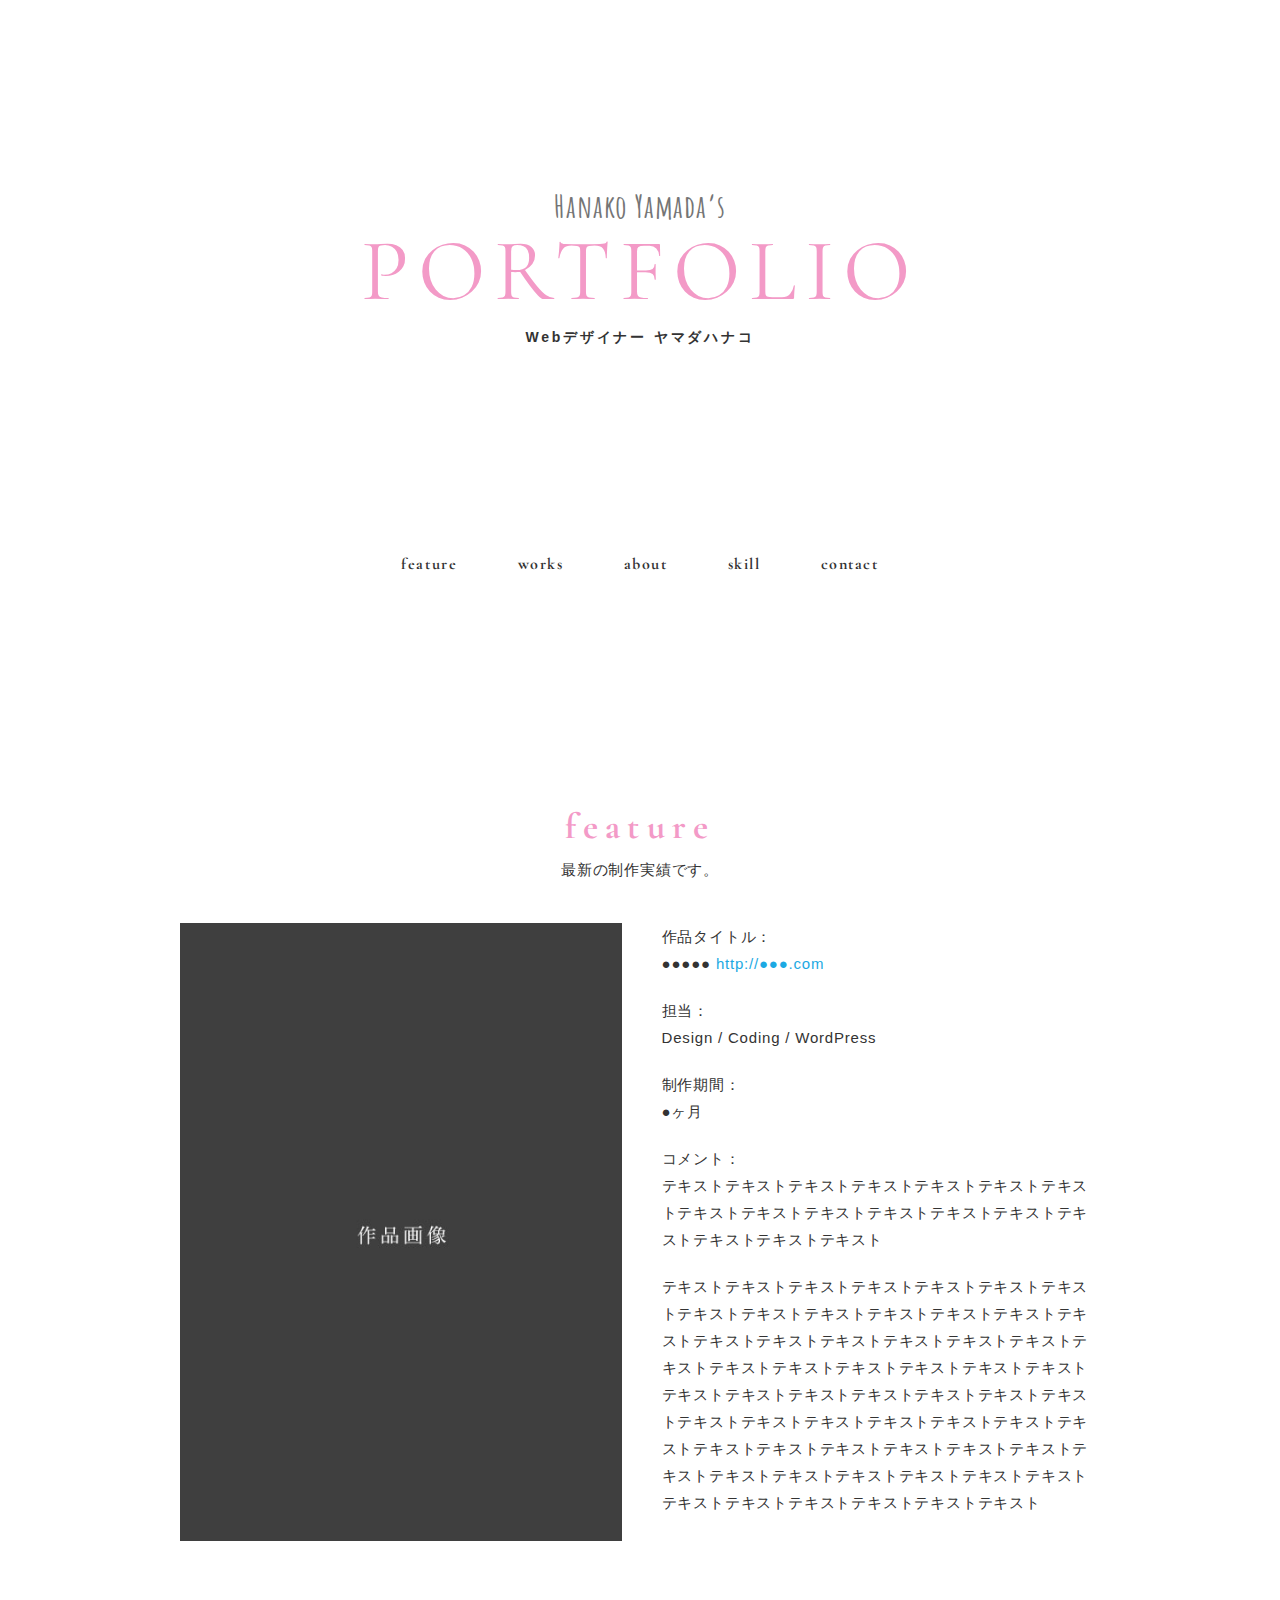
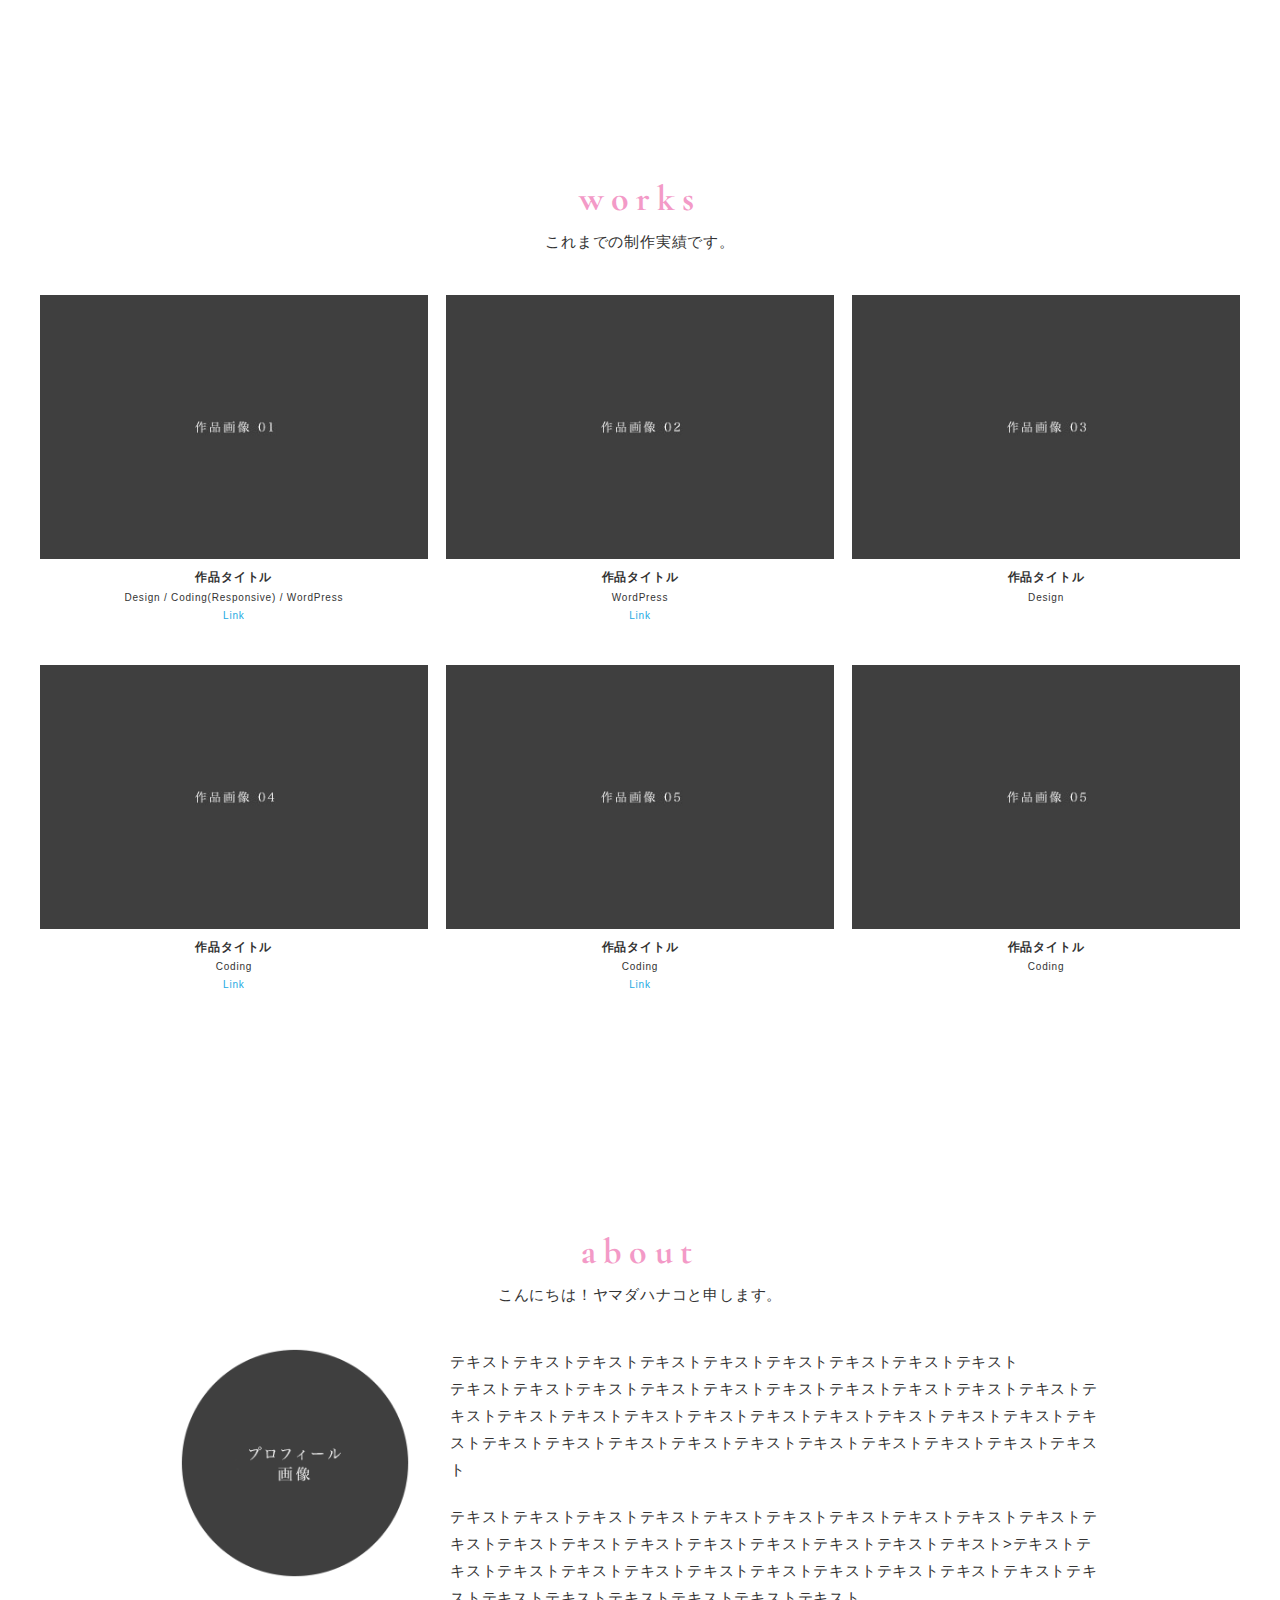
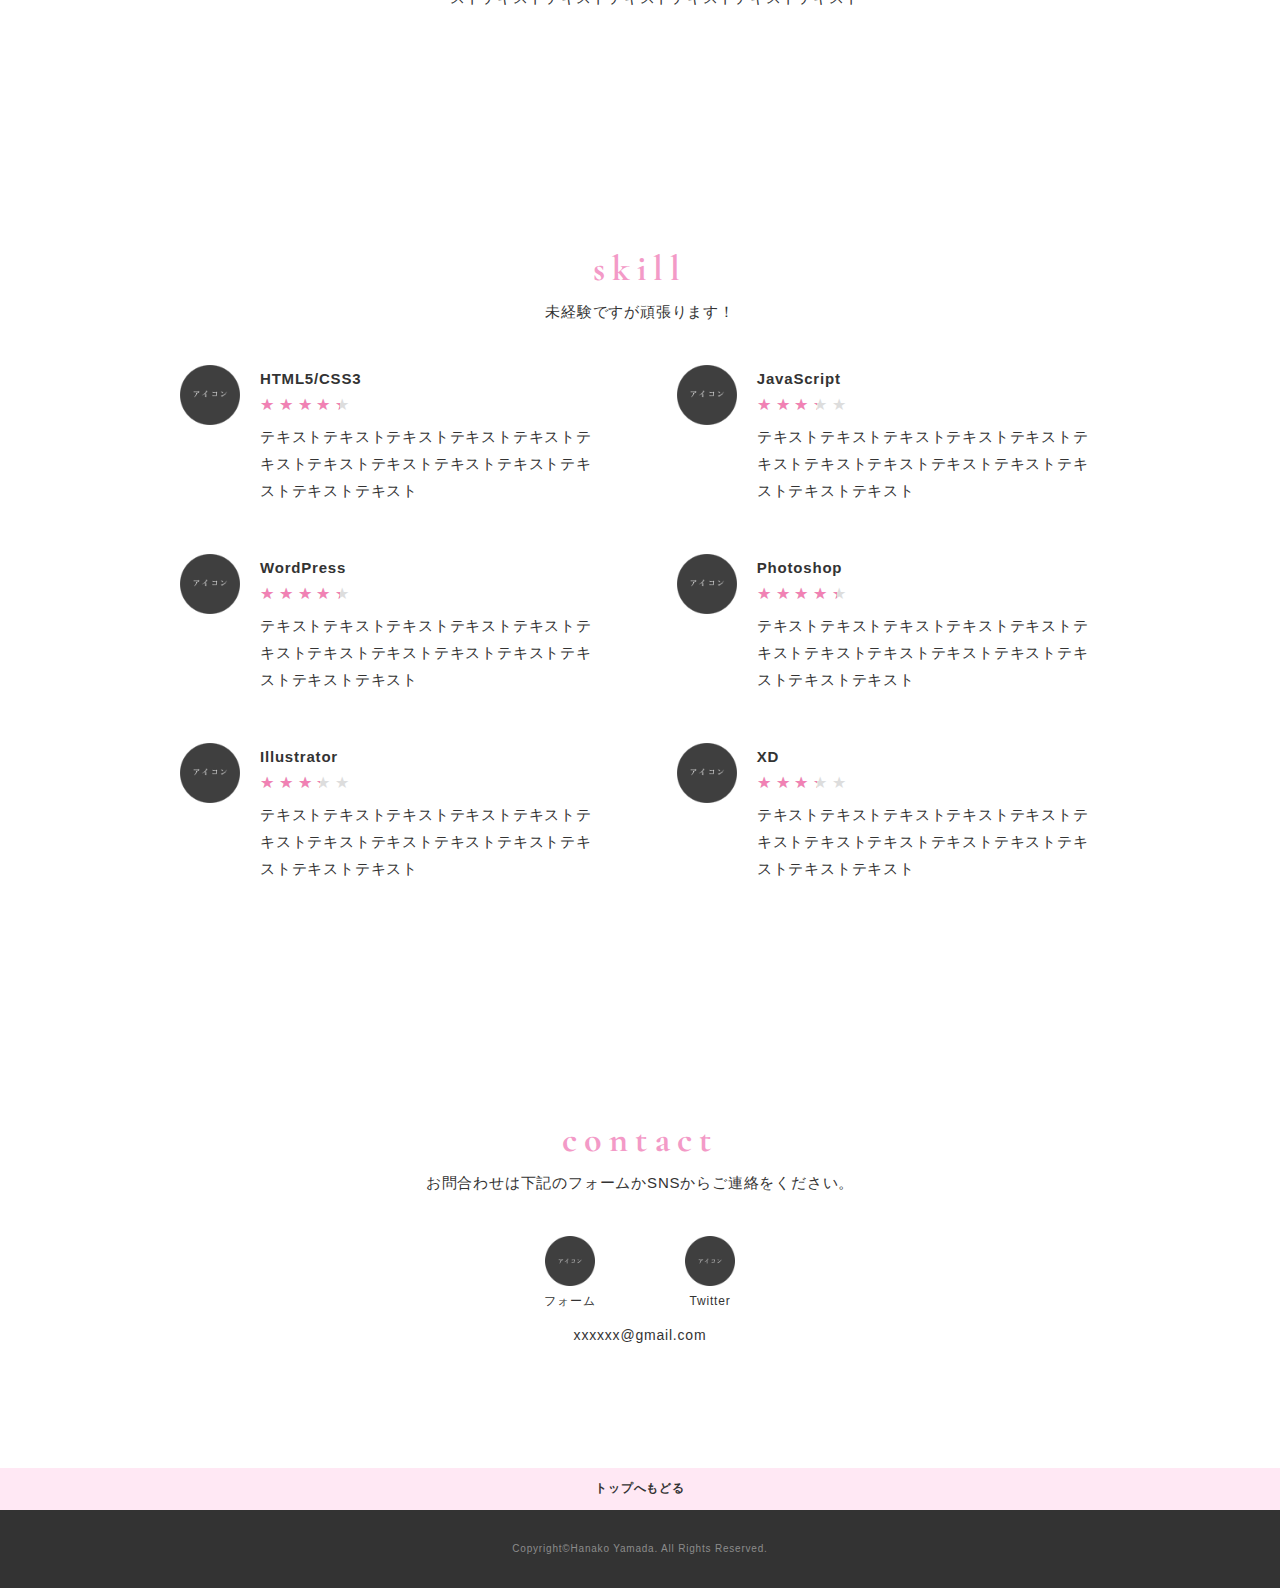
==== index.html @ 148cfccd "first commit" ====
<!DOCTYPE html>
<html>
<head>
  <meta charset="utf-8">
  <meta name="viewport" content="width=device-width,initial-scale=1.0,user-scalable=no">
  <meta property='og:type' content='website'>
  <meta property='og:title' content='Webデザイナーヤマダハナコ ポートフォリオ'>
  <meta property='og:url' content='URL入る'>
  <meta property='og:description' content='Webデザイナーヤマダハナコのポートフォリオです。'>
  <meta property="og:image" content="img/ogp.png">
  <meta name="description" content="Webデザイナーヤマダハナコのポートフォリオです。" />
  <title>Webデザイナーヤマダハナコ ポートフォリオ</title>
  <link href="https://fonts.googleapis.com/css?family=Amatic+SC&display=swap" rel="stylesheet">
  <link href="https://fonts.googleapis.com/css?family=Cormorant+Garamond&display=swap" rel="stylesheet">
  <link href="css/reset.css" media="all" rel="stylesheet" type="text/css" />
  <link href="css/photoswipe/photoswipe.css" media="all" rel="stylesheet" type="text/css" />
  <link href="css/photoswipe/default-skin/default-skin.css" media="all" rel="stylesheet" type="text/css" />
  <link href="css/style.css" media="all" rel="stylesheet" type="text/css" />
  <link rel="shortcut icon" href="img/favicon.ico" />
</head>

<body>
  <div class="wrapper">

    <!-- .header -->
    <header class="header">
      <h1 class="logo">
        <span class="logo-name">Hanako Yamada’s</span>
        <span class="logo-title">PORTFOLIO</span>
        <span class="logo-text">Webデザイナー ヤマダハナコ</span>
      </h1>
    </header>
    <!-- /.header -->

    <!-- .gnav -->
    <nav class="gnav">
      <ul class="gnav-list">
        <li class="gnav-item"><a class="gnav-link" href="#feature-section">FEATURE</a></li>
        <li class="gnav-item"><a class="gnav-link" href="#works-section">WORKS</a></li>
        <li class="gnav-item"><a class="gnav-link" href="#about-section">ABOUT</a></li>
        <li class="gnav-item"><a class="gnav-link" href="#skill-section">SKILL</a></li>
        <li class="gnav-item"><a class="gnav-link" href="#contact-section">CONTACT</a></li>
      </ul>
    </nav>
    <!-- /.gnav -->

    <main class="content">

      <!-- .feature-section -->
      <section class="feature-section section" id="feature-section">
        <div class="inner">
          <div class="section-heading">
            <h2 class="heading-primary">FEATURE</h2>
          </div>
          <p class="section-lead">
            最新の制作実績です。
          </p>
          <div class="section-body feature">
            <div class="feature-item">
              <div class="feature-image-wrapper">
                <img class="feature-image" src="img/feature/feature.jpg" alt="">
              </div>
              <div class="feature-body">
                <p>
                  作品タイトル：<br>●●●●● <a href="#">http://●●●.com</a></p>
                <p>担当：<br>
                  Design / Coding / WordPress
                <p>制作期間：<br>●ヶ月</p>
                </p>
                <p> コメント：<br>
                  テキストテキストテキストテキストテキストテキストテキストテキストテキストテキストテキストテキストテキストテキストテキストテキストテキスト</p>
                <p>
                  テキストテキストテキストテキストテキストテキストテキストテキストテキストテキストテキストテキストテキストテキストテキストテキストテキストテキストテキストテキストテキストテキストテキストテキストテキストテキストテキストテキストテキストテキストテキストテキストテキストテキストテキストテキストテキストテキストテキストテキストテキストテキストテキストテキストテキストテキストテキストテキストテキストテキストテキストテキストテキストテキストテキストテキストテキストテキストテキストテキスト
                </p>
              </div>
            </div>
          </div>
        </div>
      </section>
      <!-- /.feature-secion -->

      <!-- .works-secion -->
      <section class="works-section section" id="works-section">
        <div class="inner">
          <div class="section-heading">
            <h2 class="heading-primary">Works</h2>
          </div>
          <p class="section-lead">
            これまでの制作実績です。
          </p>
          <div class="section-body works">
            <div class="works-list js-my-gallery">
              <figure class="works-item">
                <a href="img/works/work01.jpg" data-size="980x668" class="works-link works-image-wrapper hover-action">
                  <img class="works-image fadein lazyloaded" src="img/works/thumb/thumb_work01.jpg"
                    data-src="img/works/company.jpg" alt="">
                </a>
                <figcaption class="works-body">
                  <div class="works-title">作品タイトル</div>
                  <div class="works-text">Design / Coding(Responsive) / WordPress</div>
                  <div class="works-url"><a class="works-url-link" href="#" target="_blank">Link</a>
                  </div>
                </figcaption>
              </figure>
              <figure class="works-item">
                <a href="img/works/work02.jpg" data-size="980x668" class="works-link works-image-wrapper hover-action">
                  <img class="works-image fadein lazyloaded" src="img/works/thumb/thumb_work02.jpg"
                    data-src="img/works/company.jpg" alt="">
                </a>
                <figcaption class="works-body">
                  <div class="works-title">作品タイトル</div>
                  <div class="works-text">WordPress</div>
                  <div class="works-url"><a class="works-url-link" href="#" target="_blank">Link</a>
                  </div>
                </figcaption>
              </figure>
              <figure class="works-item">
                <a href="img/works/work03.jpg" data-size="980x668" class="works-link works-image-wrapper hover-action">
                  <img class="works-image fadein lazyloaded" src="img/works/thumb/thumb_work03.jpg"
                    data-src="img/works/company.jpg" alt="">
                </a>
                <figcaption class="works-body">
                  <div class="works-title">作品タイトル</div>
                  <div class="works-text">Design</div>
                </figcaption>
              </figure>
              <figure class="works-item">
                <a href="img/works/work04.jpg" data-size="980x668" class="works-link works-image-wrapper hover-action">
                  <img class="works-image fadein lazyloaded" src="img/works/thumb/thumb_work04.jpg"
                    data-src="img/works/company.jpg" alt="">
                </a>
                <figcaption class="works-body">
                  <div class="works-title">作品タイトル</div>
                  <div class="works-text">Coding</div>
                  <div class="works-url"><a class="works-url-link" href="#" target="_blank">Link</a>
                  </div>
                </figcaption>
              </figure>
              <figure class="works-item">
                <a href="img/works/work05.jpg" data-size="980x668" class="works-link works-image-wrapper hover-action">
                  <img class="works-image fadein lazyloaded" src="img/works/thumb/thumb_work05.jpg"
                    data-src="img/works/company.jpg" alt="">
                </a>
                <figcaption class="works-body">
                  <div class="works-title">作品タイトル</div>
                  <div class="works-text">Coding</div>
                  <div class="works-url"><a class="works-url-link" href="#" target="_blank">Link</a>
                  </div>
                </figcaption>
              </figure>
              <figure class="works-item">
                <a href="img/works/work05.jpg" data-size="980x668" class="works-link works-image-wrapper hover-action">
                  <img class="works-image fadein lazyloaded" src="img/works/thumb/thumb_work05.jpg"
                    data-src="img/works/company.jpg" alt="">
                </a>
                <figcaption class="works-body">
                  <div class="works-title">作品タイトル</div>
                  <div class="works-text">Coding</div>
                </figcaption>
              </figure>

            </div>
          </div>
        </div>
      </section>
      <!-- /.works-secion -->

      <!-- .about-secion -->
      <section class="about-section section" id="about-section">
        <div class="inner">
          <div class="section-heading">
            <h2 class="heading-primary">ABOUT</h2>
          </div>
          <div class="section-lead">
            <p>
              こんにちは！ヤマダハナコと申します。
            </p>
          </div>
          <div class="section-body about">
            <div class="about-item">
              <div class="about-image-wrapper">
                <img class="about-image" src="img/profile/profile.png" alt=""></div>
              <div class="about-body">
                <p>
                  テキストテキストテキストテキストテキストテキストテキストテキストテキスト<br>テキストテキストテキストテキストテキストテキストテキストテキストテキストテキストテキストテキストテキストテキストテキストテキストテキストテキストテキストテキストテキストテキストテキストテキストテキストテキストテキストテキストテキストテキストテキスト
                </p>
                <p>
                  テキストテキストテキストテキストテキストテキストテキストテキストテキストテキストテキストテキストテキストテキストテキストテキストテキストテキストテキスト&gt;テキストテキストテキストテキストテキストテキストテキストテキストテキストテキストテキストテキストテキストテキストテキストテキストテキストテキスト
                </p>
              </div>
            </div>
          </div>
        </div>
      </section>
      <!-- /.about-secion -->

      <!-- .skill-secion -->
      <section class="skill-section section" id="skill-section">
        <div class="inner">
          <div class="section-heading">
            <h2 class="heading-primary">SKILL</h2>
          </div>
          <div class="section-lead">
            <p>
              未経験ですが頑張ります！
            </p>
          </div>
          <div class="section-body skill">
            <div class="skill-list">
              <div class="skill-item">
                <div class="skill-image-wrapper">
                  <img class="skill-image" src="img/skill/icon_skill.png" alt="">
                </div>
                <div class="skill-body">
                  <h3 class="skill-title">HTML5/CSS3</h3>
                  <div class="skill-rating rating">
                    <div class="rate rate4"></div>
                  </div>
                  <p>
                    テキストテキストテキストテキストテキストテキストテキストテキストテキストテキストテキストテキストテキスト</p>
                </div>
              </div>
              <div class="skill-item">
                <div class="skill-image-wrapper">
                  <img class="skill-image" src="img/skill/icon_skill.png" alt="">
                </div>
                <div class="skill-body">
                  <h3 class="skill-title">JavaScript</h3>
                  <div class="skill-rating rating">
                    <div class="rate rate3"></div>
                  </div>
                  <p>
                    テキストテキストテキストテキストテキストテキストテキストテキストテキストテキストテキストテキストテキスト</p>
                </div>
              </div>
              <div class="skill-item">
                <div class="skill-image-wrapper">
                  <img class="skill-image" src="img/skill/icon_skill.png" alt="">
                </div>
                <div class="skill-body">
                  <h3 class="skill-title">WordPress</h3>
                  <div class="skill-rating rating">
                    <div class="rate rate4"></div>
                  </div>
                  <p>
                    テキストテキストテキストテキストテキストテキストテキストテキストテキストテキストテキストテキストテキスト</p>
                </div>
              </div>

              <div class="skill-item">
                <div class="skill-image-wrapper">
                  <img class="skill-image" src="img/skill/icon_skill.png" alt="">
                </div>
                <div class="skill-body">
                  <h3 class="skill-title">Photoshop</h3>
                  <div class="skill-rating rating">
                    <div class="rate rate4"></div>
                  </div>
                  <p>
                    テキストテキストテキストテキストテキストテキストテキストテキストテキストテキストテキストテキストテキスト</p>
                </div>
              </div>

              <div class="skill-item">
                <div class="skill-image-wrapper">
                  <img class="skill-image" src="img/skill/icon_skill.png" alt="">
                </div>
                <div class="skill-body">
                  <h3 class="skill-title">Illustrator</h3>
                  <div class="skill-rating rating">
                    <div class="rate rate3"></div>
                  </div>
                  <p>
                    テキストテキストテキストテキストテキストテキストテキストテキストテキストテキストテキストテキストテキスト</p>
                </div>
              </div>

              <div class="skill-item">
                <div class="skill-image-wrapper">
                  <img class="skill-image" src="img/skill/icon_skill.png" alt="">
                </div>
                <div class="skill-body">
                  <h3 class="skill-title">XD</h3>
                  <div class="skill-rating rating">
                    <div class="rate rate3"></div>
                  </div>
                  <p>
                    テキストテキストテキストテキストテキストテキストテキストテキストテキストテキストテキストテキストテキスト</p>
                </div>
              </div>
            </div>
          </div>
        </div>
      </section>
      <!-- /.skill-secion -->

      <!-- .contact-secion -->
      <section class="contact-section section" id="contact-section">
        <div class="inner">
          <div class="section-heading">
            <h2 class="heading-primary">CONTACT</h2>
          </div>
          <div class="section-lead">
            <p>
              お問合わせは下記のフォームか<br class="sp-only">SNSからご連絡をください。
            </p>
          </div>
          <div class="section-body contact">
            <ul class="contact-list">
              <li class="contact-item">
                <a class="contact-image-wrapper" href="#" target="_blank"><img class="contact-image"
                    src="img/contact/icon_contact.png" alt="">
                  <span class="contact-name">フォーム</span></a>
              </li>
              <li class="contact-item">
                <a class="contact-image-wrapper" href="#" target="_blank"><img class="contact-image"
                    src="img/contact/icon_contact.png" alt="">
                  <span class="contact-name">Twitter</span></a>
              </li>
            </ul>
            <div class="contact-text">xxxxxx@gmail.com</div>
          </div>
        </div>
      </section>
      <!-- /.contact-secion -->

    </main>

    <!-- .footer -->
    <footer class="footer">
      <div id="js-page-top" class="page-top">
        トップへもどる
      </div>
      <div class="inner">
        <p class="copyright">Copyright&copy;Hanako Yamada. All Rights Reserved.</p>
      </div>
    </footer>
    <!-- /.footer -->

  </div>

  <!-- 下記はPhotoswipeプラグイン用 -->
  <!-- Root element of PhotoSwipe. Must have class pswp. -->
  <div class="pswp" tabindex="-1" role="dialog" aria-hidden="true">

    <!-- Background of PhotoSwipe.
           It's a separate element as animating opacity is faster than rgba(). -->
    <div class="pswp__bg"></div>

    <!-- Slides wrapper with overflow:hidden. -->
    <div class="pswp__scroll-wrap">

      <!-- Container that holds slides.
              PhotoSwipe keeps only 3 of them in the DOM to save memory.
              Don't modify these 3 pswp__item elements, data is added later on. -->
      <div class="pswp__container">
        <div class="pswp__item"></div>
        <div class="pswp__item"></div>
        <div class="pswp__item"></div>
      </div>

      <!-- Default (PhotoSwipeUI_Default) interface on top of sliding area. Can be changed. -->
      <div class="pswp__ui pswp__ui--hidden">

        <div class="pswp__top-bar">

          <!--  Controls are self-explanatory. Order can be changed. -->

          <div class="pswp__counter"></div>

          <button class="pswp__button pswp__button--close" title="Close (Esc)"></button>



          <button class="pswp__button pswp__button--fs" title="Toggle fullscreen"></button>

          <button class="pswp__button pswp__button--zoom" title="Zoom in/out"></button>

          <!-- Preloader demo http://codepen.io/dimsemenov/pen/yyBWoR -->
          <!-- element will get class pswp__preloader--active when preloader is running -->
          <div class="pswp__preloader">
            <div class="pswp__preloader__icn">
              <div class="pswp__preloader__cut">
                <div class="pswp__preloader__donut"></div>
              </div>
            </div>
          </div>
        </div>

        <div class="pswp__share-modal pswp__share-modal--hidden pswp__single-tap">
          <div class="pswp__share-tooltip"></div>
        </div>

        <button class="pswp__button pswp__button--arrow--left" title="Previous (arrow left)">
        </button>

        <button class="pswp__button pswp__button--arrow--right" title="Next (arrow right)">
        </button>

        <div class="pswp__caption">
          <div class="pswp__caption__center"></div>
        </div>

      </div>

    </div>


  </div>
  <script src="https://ajax.googleapis.com/ajax/libs/jquery/3.5.1/jquery.min.js"></script>
  <script src="js/photoswipe/photoswipe.min.js"></script>
  <script src="js/photoswipe/photoswipe-ui-default.js"></script>
  <script src="js/photoswipe/photoswipe-setup.js"></script>
  <script src="js/script.js"></script>
</body>
</html>
---- css/photoswipe/photoswipe.css ----
/*! PhotoSwipe main CSS by Dmitry Semenov | photoswipe.com | MIT license */
/*
	Styles for basic PhotoSwipe functionality (sliding area, open/close transitions)
*/
/* pswp = photoswipe */
.pswp {
  display: none;
  position: absolute;
  width: 100%;
  height: 100%;
  left: 0;
  top: 0;
  overflow: hidden;
  -ms-touch-action: none;
  touch-action: none;
  z-index: 1500;
  -webkit-text-size-adjust: 100%;
  /* create separate layer, to avoid paint on window.onscroll in webkit/blink */
  -webkit-backface-visibility: hidden;
  outline: none; }
  .pswp * {
    -webkit-box-sizing: border-box;
            box-sizing: border-box; }
  .pswp img {
    max-width: none; }

/* style is added when JS option showHideOpacity is set to true */
.pswp--animate_opacity {
  /* 0.001, because opacity:0 doesn't trigger Paint action, which causes lag at start of transition */
  opacity: 0.001;
  will-change: opacity;
  /* for open/close transition */
  -webkit-transition: opacity 333ms cubic-bezier(0.4, 0, 0.22, 1);
          transition: opacity 333ms cubic-bezier(0.4, 0, 0.22, 1); }

.pswp--open {
  display: block; }

.pswp--zoom-allowed .pswp__img {
  /* autoprefixer: off */
  cursor: -webkit-zoom-in;
  cursor: -moz-zoom-in;
  cursor: zoom-in; }

.pswp--zoomed-in .pswp__img {
  /* autoprefixer: off */
  cursor: -webkit-grab;
  cursor: -moz-grab;
  cursor: grab; }

.pswp--dragging .pswp__img {
  /* autoprefixer: off */
  cursor: -webkit-grabbing;
  cursor: -moz-grabbing;
  cursor: grabbing; }

/*
	Background is added as a separate element.
	As animating opacity is much faster than animating rgba() background-color.
*/
.pswp__bg {
  position: absolute;
  left: 0;
  top: 0;
  width: 100%;
  height: 100%;
  background: #000;
  opacity: 0;
  -webkit-transform: translateZ(0);
          transform: translateZ(0);
  -webkit-backface-visibility: hidden;
  will-change: opacity; }

.pswp__scroll-wrap {
  position: absolute;
  left: 0;
  top: 0;
  width: 100%;
  height: 100%;
  overflow: hidden; }

.pswp__container,
.pswp__zoom-wrap {
  -ms-touch-action: none;
  touch-action: none;
  position: absolute;
  left: 0;
  right: 0;
  top: 0;
  bottom: 0; }

/* Prevent selection and tap highlights */
.pswp__container,
.pswp__img {
  -webkit-user-select: none;
  -moz-user-select: none;
  -ms-user-select: none;
      user-select: none;
  -webkit-tap-highlight-color: transparent;
  -webkit-touch-callout: none; }

.pswp__zoom-wrap {
  position: absolute;
  width: 100%;
  -webkit-transform-origin: left top;
  -ms-transform-origin: left top;
  transform-origin: left top;
  /* for open/close transition */
  -webkit-transition: -webkit-transform 333ms cubic-bezier(0.4, 0, 0.22, 1);
          transition: transform 333ms cubic-bezier(0.4, 0, 0.22, 1); }

.pswp__bg {
  will-change: opacity;
  /* for open/close transition */
  -webkit-transition: opacity 333ms cubic-bezier(0.4, 0, 0.22, 1);
          transition: opacity 333ms cubic-bezier(0.4, 0, 0.22, 1); }

.pswp--animated-in .pswp__bg,
.pswp--animated-in .pswp__zoom-wrap {
  -webkit-transition: none;
  transition: none; }

.pswp__container,
.pswp__zoom-wrap {
  -webkit-backface-visibility: hidden; }

.pswp__item {
  position: absolute;
  left: 0;
  right: 0;
  top: 0;
  bottom: 0;
  overflow: hidden; }

.pswp__img {
  position: absolute;
  width: auto;
  height: auto;
  top: 0;
  left: 0; }

/*
	stretched thumbnail or div placeholder element (see below)
	style is added to avoid flickering in webkit/blink when layers overlap
*/
.pswp__img--placeholder {
  -webkit-backface-visibility: hidden; }

/*
	div element that matches size of large image
	large image loads on top of it
*/
.pswp__img--placeholder--blank {
  background: #222; }

.pswp--ie .pswp__img {
  width: 100% !important;
  height: auto !important;
  left: 0;
  top: 0; }

/*
	Error message appears when image is not loaded
	(JS option errorMsg controls markup)
*/
.pswp__error-msg {
  position: absolute;
  left: 0;
  top: 50%;
  width: 100%;
  text-align: center;
  font-size: 14px;
  line-height: 16px;
  margin-top: -8px;
  color: #CCC; }

.pswp__error-msg a {
  color: #CCC;
  text-decoration: underline; }
---- css/photoswipe/default-skin/default-skin.css ----
/*! PhotoSwipe Default UI CSS by Dmitry Semenov | photoswipe.com | MIT license */
/*

	Contents:

	1. Buttons
	2. Share modal and links
	3. Index indicator ("1 of X" counter)
	4. Caption
	5. Loading indicator
	6. Additional styles (root element, top bar, idle state, hidden state, etc.)

*/
/*
	
	1. Buttons

 */
/* <button> css reset */
.pswp__button {
  width: 44px;
  height: 44px;
  position: relative;
  background: none;
  cursor: pointer;
  overflow: visible;
  -webkit-appearance: none;
  display: block;
  border: 0;
  padding: 0;
  margin: 0;
  float: right;
  opacity: 0.75;
  -webkit-transition: opacity 0.2s;
          transition: opacity 0.2s;
  -webkit-box-shadow: none;
          box-shadow: none; }
  .pswp__button:focus, .pswp__button:hover {
    opacity: 1; }
  .pswp__button:active {
    outline: none;
    opacity: 0.9; }
  .pswp__button::-moz-focus-inner {
    padding: 0;
    border: 0; }

/* pswp__ui--over-close class it added when mouse is over element that should close gallery */
.pswp__ui--over-close .pswp__button--close {
  opacity: 1; }

.pswp__button,
.pswp__button--arrow--left:before,
.pswp__button--arrow--right:before {
  background: url(default-skin.png) 0 0 no-repeat;
  background-size: 264px 88px;
  width: 44px;
  height: 44px; }

@media (-webkit-min-device-pixel-ratio: 1.1), (-webkit-min-device-pixel-ratio: 1.09375), (min-resolution: 105dpi), (min-resolution: 1.1dppx) {
  /* Serve SVG sprite if browser supports SVG and resolution is more than 105dpi */
  .pswp--svg .pswp__button,
  .pswp--svg .pswp__button--arrow--left:before,
  .pswp--svg .pswp__button--arrow--right:before {
    background-image: url(default-skin.svg); }
  .pswp--svg .pswp__button--arrow--left,
  .pswp--svg .pswp__button--arrow--right {
    background: none; } }

.pswp__button--close {
  background-position: 0 -44px; }

.pswp__button--share {
  background-position: -44px -44px; }

.pswp__button--fs {
  display: none; }

.pswp--supports-fs .pswp__button--fs {
  display: block; }

.pswp--fs .pswp__button--fs {
  background-position: -44px 0; }

.pswp__button--zoom {
  display: none;
  background-position: -88px 0; }

.pswp--zoom-allowed .pswp__button--zoom {
  display: block; }

.pswp--zoomed-in .pswp__button--zoom {
  background-position: -132px 0; }

/* no arrows on touch screens */
.pswp--touch .pswp__button--arrow--left,
.pswp--touch .pswp__button--arrow--right {
  visibility: hidden; }

/*
	Arrow buttons hit area
	(icon is added to :before pseudo-element)
*/
.pswp__button--arrow--left,
.pswp__button--arrow--right {
  background: none;
  top: 50%;
  margin-top: -50px;
  width: 70px;
  height: 100px;
  position: absolute; }

.pswp__button--arrow--left {
  left: 0; }

.pswp__button--arrow--right {
  right: 0; }

.pswp__button--arrow--left:before,
.pswp__button--arrow--right:before {
  content: '';
  top: 35px;
  background-color: rgba(0, 0, 0, 0.3);
  height: 30px;
  width: 32px;
  position: absolute; }

.pswp__button--arrow--left:before {
  left: 6px;
  background-position: -138px -44px; }

.pswp__button--arrow--right:before {
  right: 6px;
  background-position: -94px -44px; }

/*

	2. Share modal/popup and links

 */
.pswp__counter,
.pswp__share-modal {
  -webkit-user-select: none;
  -moz-user-select: none;
  -ms-user-select: none;
      user-select: none; }

.pswp__share-modal {
  display: block;
  background: rgba(0, 0, 0, 0.5);
  width: 100%;
  height: 100%;
  top: 0;
  left: 0;
  padding: 10px;
  position: absolute;
  z-index: 1600;
  opacity: 0;
  -webkit-transition: opacity 0.25s ease-out;
          transition: opacity 0.25s ease-out;
  -webkit-backface-visibility: hidden;
  will-change: opacity; }

.pswp__share-modal--hidden {
  display: none; }

.pswp__share-tooltip {
  z-index: 1620;
  position: absolute;
  background: #FFF;
  top: 56px;
  border-radius: 2px;
  display: block;
  width: auto;
  right: 44px;
  -webkit-box-shadow: 0 2px 5px rgba(0, 0, 0, 0.25);
          box-shadow: 0 2px 5px rgba(0, 0, 0, 0.25);
  -webkit-transform: translateY(6px);
      -ms-transform: translateY(6px);
          transform: translateY(6px);
  -webkit-transition: -webkit-transform 0.25s;
          transition: transform 0.25s;
  -webkit-backface-visibility: hidden;
  will-change: transform; }
  .pswp__share-tooltip a {
    display: block;
    padding: 8px 12px;
    color: #000;
    text-decoration: none;
    font-size: 14px;
    line-height: 18px; }
    .pswp__share-tooltip a:hover {
      text-decoration: none;
      color: #000; }
    .pswp__share-tooltip a:first-child {
      /* round corners on the first/last list item */
      border-radius: 2px 2px 0 0; }
    .pswp__share-tooltip a:last-child {
      border-radius: 0 0 2px 2px; }

.pswp__share-modal--fade-in {
  opacity: 1; }
  .pswp__share-modal--fade-in .pswp__share-tooltip {
    -webkit-transform: translateY(0);
        -ms-transform: translateY(0);
            transform: translateY(0); }

/* increase size of share links on touch devices */
.pswp--touch .pswp__share-tooltip a {
  padding: 16px 12px; }

a.pswp__share--facebook:before {
  content: '';
  display: block;
  width: 0;
  height: 0;
  position: absolute;
  top: -12px;
  right: 15px;
  border: 6px solid transparent;
  border-bottom-color: #FFF;
  -webkit-pointer-events: none;
  -moz-pointer-events: none;
  pointer-events: none; }

a.pswp__share--facebook:hover {
  background: #3E5C9A;
  color: #FFF; }
  a.pswp__share--facebook:hover:before {
    border-bottom-color: #3E5C9A; }

a.pswp__share--twitter:hover {
  background: #55ACEE;
  color: #FFF; }

a.pswp__share--pinterest:hover {
  background: #CCC;
  color: #CE272D; }

a.pswp__share--download:hover {
  background: #DDD; }

/*

	3. Index indicator ("1 of X" counter)

 */
.pswp__counter {
  position: absolute;
  left: 0;
  top: 0;
  height: 44px;
  font-size: 13px;
  line-height: 44px;
  color: #FFF;
  opacity: 0.75;
  padding: 0 10px; }

/*
	
	4. Caption

 */
.pswp__caption {
  position: absolute;
  left: 0;
  bottom: 0;
  width: 100%;
  min-height: 44px; }
  .pswp__caption small {
    font-size: 11px;
    color: #BBB; }

.pswp__caption__center {
  text-align: left;
  max-width: 420px;
  margin: 0 auto;
  font-size: 13px;
  padding: 10px;
  line-height: 20px;
  color: #CCC; }

.pswp__caption--empty {
  display: none; }

/* Fake caption element, used to calculate height of next/prev image */
.pswp__caption--fake {
  visibility: hidden; }

/*

	5. Loading indicator (preloader)

	You can play with it here - http://codepen.io/dimsemenov/pen/yyBWoR

 */
.pswp__preloader {
  width: 44px;
  height: 44px;
  position: absolute;
  top: 0;
  left: 50%;
  margin-left: -22px;
  opacity: 0;
  -webkit-transition: opacity 0.25s ease-out;
          transition: opacity 0.25s ease-out;
  will-change: opacity;
  direction: ltr; }

.pswp__preloader__icn {
  width: 20px;
  height: 20px;
  margin: 12px; }

.pswp__preloader--active {
  opacity: 1; }
  .pswp__preloader--active .pswp__preloader__icn {
    /* We use .gif in browsers that don't support CSS animation */
    background: url(preloader.gif) 0 0 no-repeat; }

.pswp--css_animation .pswp__preloader--active {
  opacity: 1; }
  .pswp--css_animation .pswp__preloader--active .pswp__preloader__icn {
    -webkit-animation: clockwise 500ms linear infinite;
            animation: clockwise 500ms linear infinite; }
  .pswp--css_animation .pswp__preloader--active .pswp__preloader__donut {
    -webkit-animation: donut-rotate 1000ms cubic-bezier(0.4, 0, 0.22, 1) infinite;
            animation: donut-rotate 1000ms cubic-bezier(0.4, 0, 0.22, 1) infinite; }

.pswp--css_animation .pswp__preloader__icn {
  background: none;
  opacity: 0.75;
  width: 14px;
  height: 14px;
  position: absolute;
  left: 15px;
  top: 15px;
  margin: 0; }

.pswp--css_animation .pswp__preloader__cut {
  /* 
			The idea of animating inner circle is based on Polymer ("material") loading indicator 
			 by Keanu Lee https://blog.keanulee.com/2014/10/20/the-tale-of-three-spinners.html
		*/
  position: relative;
  width: 7px;
  height: 14px;
  overflow: hidden; }

.pswp--css_animation .pswp__preloader__donut {
  -webkit-box-sizing: border-box;
          box-sizing: border-box;
  width: 14px;
  height: 14px;
  border: 2px solid #FFF;
  border-radius: 50%;
  border-left-color: transparent;
  border-bottom-color: transparent;
  position: absolute;
  top: 0;
  left: 0;
  background: none;
  margin: 0; }

@media screen and (max-width: 1024px) {
  .pswp__preloader {
    position: relative;
    left: auto;
    top: auto;
    margin: 0;
    float: right; } }

@-webkit-keyframes clockwise {
  0% {
    -webkit-transform: rotate(0deg);
            transform: rotate(0deg); }
  100% {
    -webkit-transform: rotate(360deg);
            transform: rotate(360deg); } }

@keyframes clockwise {
  0% {
    -webkit-transform: rotate(0deg);
            transform: rotate(0deg); }
  100% {
    -webkit-transform: rotate(360deg);
            transform: rotate(360deg); } }

@-webkit-keyframes donut-rotate {
  0% {
    -webkit-transform: rotate(0);
            transform: rotate(0); }
  50% {
    -webkit-transform: rotate(-140deg);
            transform: rotate(-140deg); }
  100% {
    -webkit-transform: rotate(0);
            transform: rotate(0); } }

@keyframes donut-rotate {
  0% {
    -webkit-transform: rotate(0);
            transform: rotate(0); }
  50% {
    -webkit-transform: rotate(-140deg);
            transform: rotate(-140deg); }
  100% {
    -webkit-transform: rotate(0);
            transform: rotate(0); } }

/*
	
	6. Additional styles

 */
/* root element of UI */
.pswp__ui {
  -webkit-font-smoothing: auto;
  visibility: visible;
  opacity: 1;
  z-index: 1550; }

/* top black bar with buttons and "1 of X" indicator */
.pswp__top-bar {
  position: absolute;
  left: 0;
  top: 0;
  height: 44px;
  width: 100%; }

.pswp__caption,
.pswp__top-bar,
.pswp--has_mouse .pswp__button--arrow--left,
.pswp--has_mouse .pswp__button--arrow--right {
  -webkit-backface-visibility: hidden;
  will-change: opacity;
  -webkit-transition: opacity 333ms cubic-bezier(0.4, 0, 0.22, 1);
          transition: opacity 333ms cubic-bezier(0.4, 0, 0.22, 1); }

/* pswp--has_mouse class is added only when two subsequent mousemove events occur */
.pswp--has_mouse .pswp__button--arrow--left,
.pswp--has_mouse .pswp__button--arrow--right {
  visibility: visible; }

.pswp__top-bar,
.pswp__caption {
  background-color: rgba(0, 0, 0, 0.5); }

/* pswp__ui--fit class is added when main image "fits" between top bar and bottom bar (caption) */
.pswp__ui--fit .pswp__top-bar,
.pswp__ui--fit .pswp__caption {
  background-color: rgba(0, 0, 0, 0.3); }

/* pswp__ui--idle class is added when mouse isn't moving for several seconds (JS option timeToIdle) */
.pswp__ui--idle .pswp__top-bar {
  opacity: 0; }

.pswp__ui--idle .pswp__button--arrow--left,
.pswp__ui--idle .pswp__button--arrow--right {
  opacity: 0; }

/*
	pswp__ui--hidden class is added when controls are hidden
	e.g. when user taps to toggle visibility of controls
*/
.pswp__ui--hidden .pswp__top-bar,
.pswp__ui--hidden .pswp__caption,
.pswp__ui--hidden .pswp__button--arrow--left,
.pswp__ui--hidden .pswp__button--arrow--right {
  /* Force paint & create composition layer for controls. */
  opacity: 0.001; }

/* pswp__ui--one-slide class is added when there is just one item in gallery */
.pswp__ui--one-slide .pswp__button--arrow--left,
.pswp__ui--one-slide .pswp__button--arrow--right,
.pswp__ui--one-slide .pswp__counter {
  display: none; }

.pswp__element--disabled {
  display: none !important; }

.pswp--minimal--dark .pswp__top-bar {
  background: none; }
---- css/style.css ----
*,
*:before,
*:after {
  box-sizing: border-box;
}

body {
  font-family: "ヒラギノ角ゴ Pro W3", "Hiragino Kaku Gothic Pro",
  "游ゴシック Medium", "Yu Gothic Medium", "游ゴシック体", YuGothic,
  "メイリオ", Meiryo, Osaka, "ＭＳ Ｐゴシック", "MS PGothic", sans-serif;
  font-size: 15px;
  line-height: 1.8;
  letter-spacing: .8px;
  word-break: break-all;
  color: #333;
}

a {
  text-decoration: none;
  color: #1ca9e3;
}

a img {
  transition: opacity .3s;
}

a img:hover {
  opacity: .8;
}

img {
  max-width: 100%;
  height: auto;
  vertical-align: middle;
  border-style: none;
}

ul,
li {
  list-style: none;
}

.pc-only {
  display: block;
}

.sp-only {
  display: none;
}

/*--------------------------------
 文字
---------------------------------*/
.heading-primary {
  font-family: "Cormorant Garamond", serif;
  font-size: 36px;
  line-height: 1;
  display: inline-block;
  letter-spacing: .2em;
  text-transform: lowercase;
  color: #f39ac7;
}

.section-heading {
  margin-bottom: 10px;
  text-align: center;
}

.section-lead {
  margin-bottom: 40px;
  text-align: center;
}

/*--------------------------------
 レイアウト
---------------------------------*/
.wrapper {
  background-color: #fff;
}

.section {
  padding: 120px 0;
}

.inner {
  max-width: 1320px;
  margin: 0 auto;
  padding: 0 40px;
}

.content {
  margin-top: 100px;
}

/*--------------------------------
ヘッダー
---------------------------------*/
.header {
  display: flex;
  align-items: center;
  justify-content: center;
  height: 540px;
}

.logo-name {
  font-family: "Amatic SC", cursive;
  font-size: 32px;
  line-height: 1;
  display: block;
  margin-bottom: 5px;
  text-align: center;
  color: #757575;
}

.logo {
  text-align: center;
}

.logo-title {
  font-family: "Cormorant Garamond", serif;
  font-size: 88px;
  font-weight: normal;
  line-height: 1;
  display: block;
  letter-spacing: .1em;
  color: #f39ac7;
}

.logo-text {
  font-size: 14px;
  display: block;
  margin-top: 10px;
  text-align: center;
  letter-spacing: .2em;
}

/*--------------------------------
グローバルナビ
---------------------------------*/
.gnav {
  z-index: 1;
  font-family: "Cormorant Garamond", serif;
  padding: 10px;
}

.gnav-list {
  display: flex;
  flex-wrap: wrap;
  justify-content: center;
}

.gnav-item {
  padding: 0 30px;
}

.gnav-link {
  font-size: 16px;
  font-weight: bold;
  letter-spacing: .1em;
  text-transform: lowercase;
  color: #333;
}

/* iOS対策 */
.ios .gnav-link:hover {
  opacity: 1;
}

.gnav.fixed {
  position: fixed;
  top: 0;
  left: 0;
  width: 100%;
  transform: translate3d(0, 0, 0);
  background-color: #fff;
  -webkit-box-shadow: 0 5px 7px -3px rgba(0, 0, 0, .1);
  box-shadow: 0 5px 7px -3px rgba(0, 0, 0, .1);
}

/*--------------------------------
 Feature
---------------------------------*/
.feature-section .inner {
  max-width: 1000px;
}

.feature-item {
  display: flex;
  flex-wrap: wrap;
}

.feature-image-wrapper {
  flex: 0 0 48%;
  margin-right: 40px;
}

.feature-body {
  flex: 1;
}

.feature-body p:not(:last-child) {
  margin-bottom: 20px;
}

/*--------------------------------
 Works
---------------------------------*/
.works-list {
  display: flex;
  flex-wrap: wrap;
  margin-bottom: -40px;
}

.works-item {
  flex: 0 0 32.31552%;
  margin-right: 1.52671%;
  margin-bottom: 40px;
}

.works-item:nth-of-type(3n) {
  margin-right: 0;
}

.works-body {
  text-align: center;
}

.works-title {
  font-size: 12px;
  font-weight: bold;
  margin-top: 8px;
}

.works-text {
  font-size: 10px;
}

.works-url {
  font-size: 10px;
}

/*--------------------------------
 About
---------------------------------*/
.about-section .inner {
  max-width: 1000px;
}

.about-item {
  display: flex;
  flex-wrap: wrap;
  justify-content: space-between;
}

.about-image-wrapper {
  flex: 0 0 25%;
  margin-right: 40px;
}

.about-body {
  flex: 1;
}

.about-body p:not(:last-child) {
  margin-bottom: 20px;
}

/*--------------------------------
 Skill
---------------------------------*/
.skill-section .inner {
  max-width: 1000px;
}

.skill-list {
  display: flex;
  flex-wrap: wrap;
  justify-content: space-between;
  margin-bottom: -50px;
}

.skill-item {
  display: flex;
  flex: 0 0 46%;
  flex-wrap: wrap;
  justify-content: space-between;
  margin-bottom: 50px;
}

.skill-image-wrapper {
  flex: 0 0 60px;
  margin-right: 20px;
}

.skill-body {
  flex: 1;
}

.skill-body p:not(:last-child) {
  margin-bottom: 20px;
}

.skill-title {
  margin-bottom: 3px;
}

.rate {
  position: relative;
  font-size: 16px;
  display: inline-block;
  width: 100%;
  height: 20px;
  letter-spacing: .3em;
}

.rate:before,
.rate:after {
  position: absolute;
  top: 0;
  left: 0;
  line-height: 20px;
  display: inline-block;
  height: 20px;
  content: "★★★★★";
}

.rate:before {
  color: #ddd;
}

.rate:after {
  overflow: hidden;
  white-space: nowrap;
  color: #f181b4;
}

.rate1:after {
  width: 20px;
}

.rate2:after {
  width: 40px;
}

.rate3:after {
  width: 60px;
}

.rate4:after {
  width: 80px;
}

.rate5:after {
  width: 100px;
}

/*--------------------------------
 Contact
---------------------------------*/
.contact-list {
  display: flex;
  align-items: flex-end;
  flex-wrap: wrap;
  justify-content: center;
  margin: 0 auto;
}

.contact-item {
  width: 100px;
  margin: 0 20px;
  text-align: center;
}

.contact-name {
  font-size: 12px;
  display: block;
  margin-top: 5px;
  color: #333;
}

.contact-image {
  width: 50px;
}

.contact-text {
  font-size: 14px;
  margin-top: 10px;
  text-align: center;
}

/*--------------------------------
 Footer
---------------------------------*/
.footer {
  background-color: #333;
}

.footer .inner {
  padding: 30px;
}

.copyright {
  font-size: 10px;
  text-align: center;
  color: #8c8c8c;
}

.page-top {
  font-size: 12px;
  font-weight: bold;
  display: block;
  padding: 10px;
  cursor: pointer;
  text-align: center;
  background-color: #ffe8f4;
}

/*media Queries 767
----------------------------------------------------*/
@media screen and (max-width: 767px) {
  body {
    font-size: 13px;
    line-height: 1.7;
  }

  .pc-only {
    display: none;
  }

  .sp-only {
    display: block;
  }

  /* 文字 */
  .heading-primary {
    font-size: 32px;
  }

  /* レイアウト */
  .section {
    padding: 60px 0;
  }

  .section .inner {
    padding: 0 15px;
  }

  .content {
    margin-top: 40px;
  }

  /* ヘッダー */
  .header {
    height: 70vh;
  }

  .logo-name {
    font-size: 16px;
  }

  .logo-title {
    font-size: 40px;
  }

  .logo-text {
    font-size: 10px;
  }

  /* グローバルナビ */
  .gnav-list {
    padding: 0 10px;
  }

  .gnav-link {
    font-size: 12px;
  }

  .gnav-link:hover {
    opacity: 1;
  }

  /* Feature */
  .feature-item {
    display: block;
  }

  .feature-image-wrapper {
    max-width: 100%;
    margin-right: 0;
    margin-bottom: 20px;
  }

  /* Works */
  .works-body {
    text-align: left;
  }

  .works-title {
    font-size: 10px;
  }

  .works-list {
    justify-content: space-between;
  }

  .works-item {
    flex: 0 0 48%;
    margin-right: 0;
    margin-bottom: 30px;
  }

  /* About */
  .about-item {
    display: block;
  }

  .about-image-wrapper {
    width: 100px;
    max-width: 100%;
    margin: 0 auto 20px;
  }

  /* Skill */
  .skill-list {
    display: block;
    margin-bottom: 0;
  }

  .skill-item {
    max-width: 100%;
    margin-bottom: 35px;
  }

  .skill-item:last-child {
    margin-bottom: 0;
  }

  .skill-image-wrapper {
    flex: 0 0 75px;
    margin-right: 15px;
  }

  .rate {
    font-size: 15px;
    height: 15px;
  }

  .rate:before,
  .rate:after {
    line-height: 15px;
    height: 15px;
  }

  .rate1:after {
    width: 15px;
  }

  .rate2:after {
    width: 35px;
  }

  .rate3:after {
    width: 55px;
  }

  .rate4:after {
    width: 75px;
  }

  .rate5:after {
    width: 95px;
  }

  /* Contact */
  .contact-item {
    width: 70px;
  }

  /* フッター */
  .footer .inner {
    padding: 20px 0;
  }
}
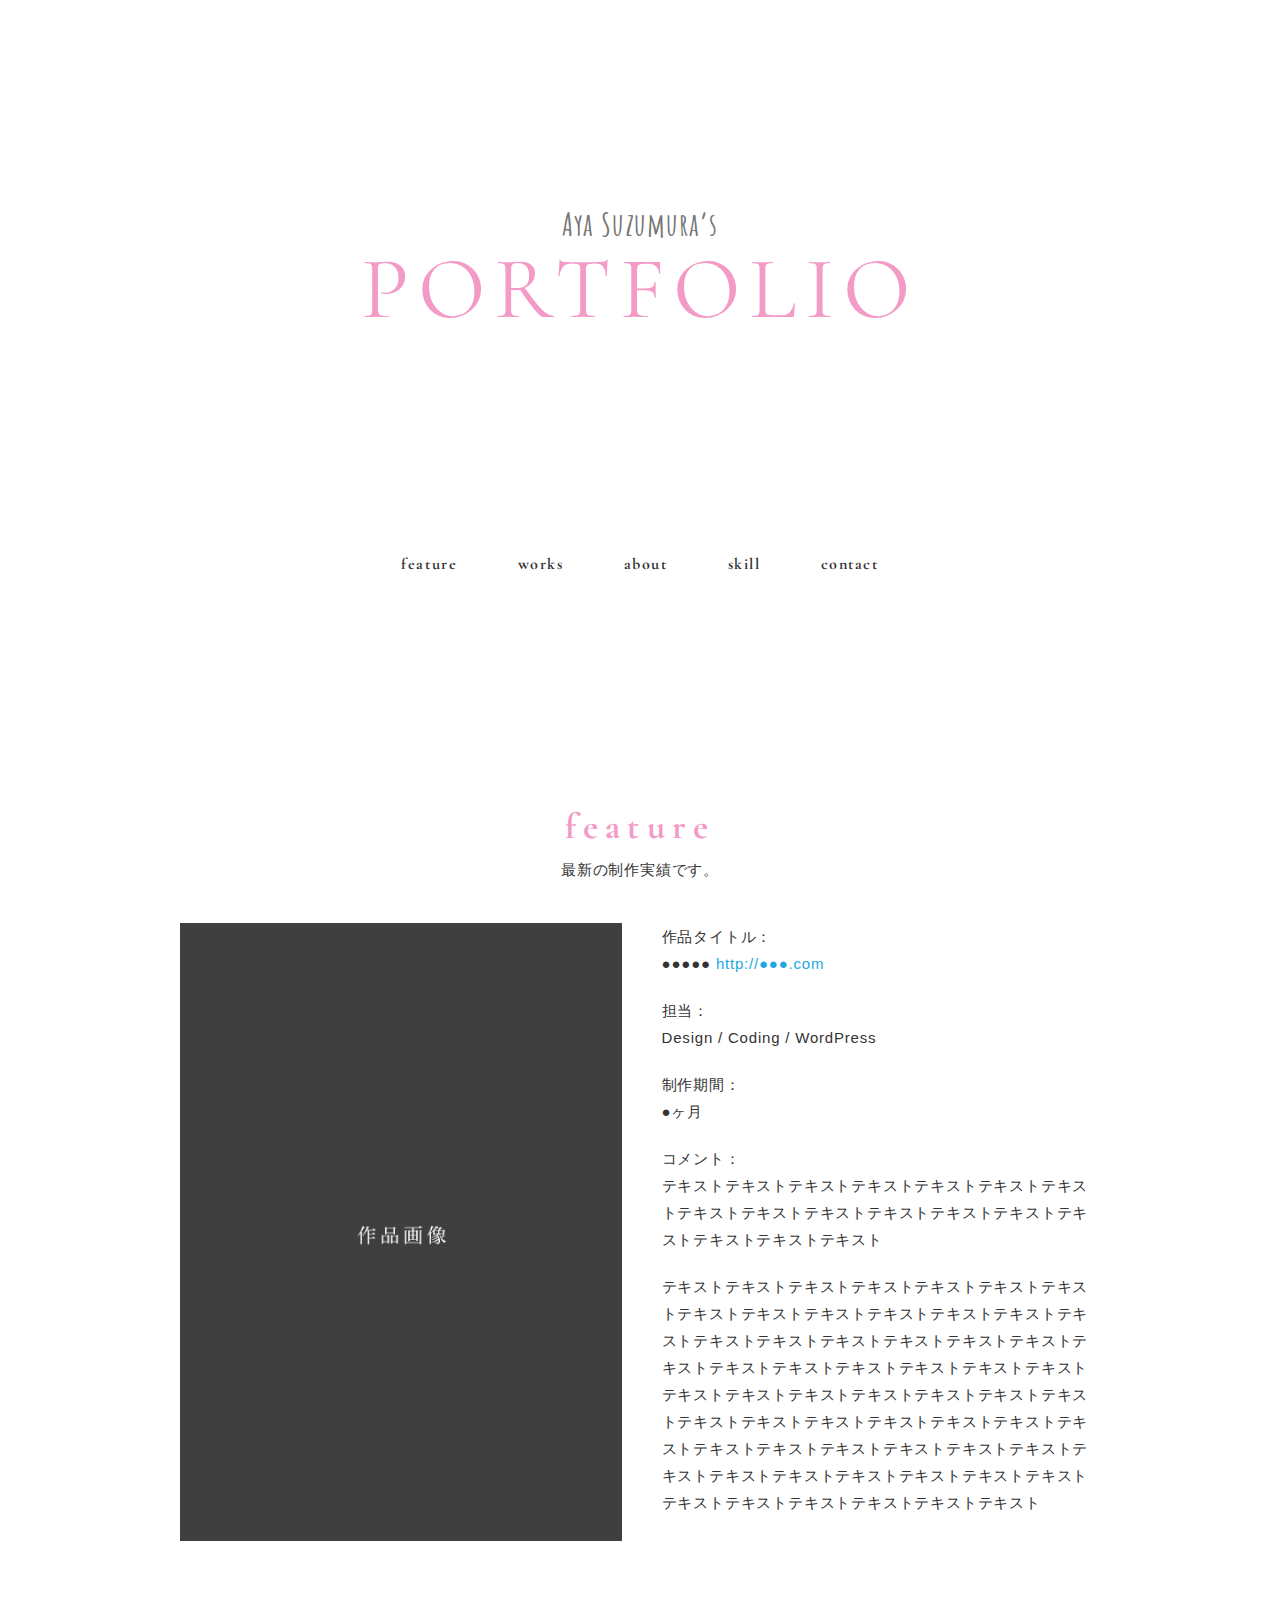
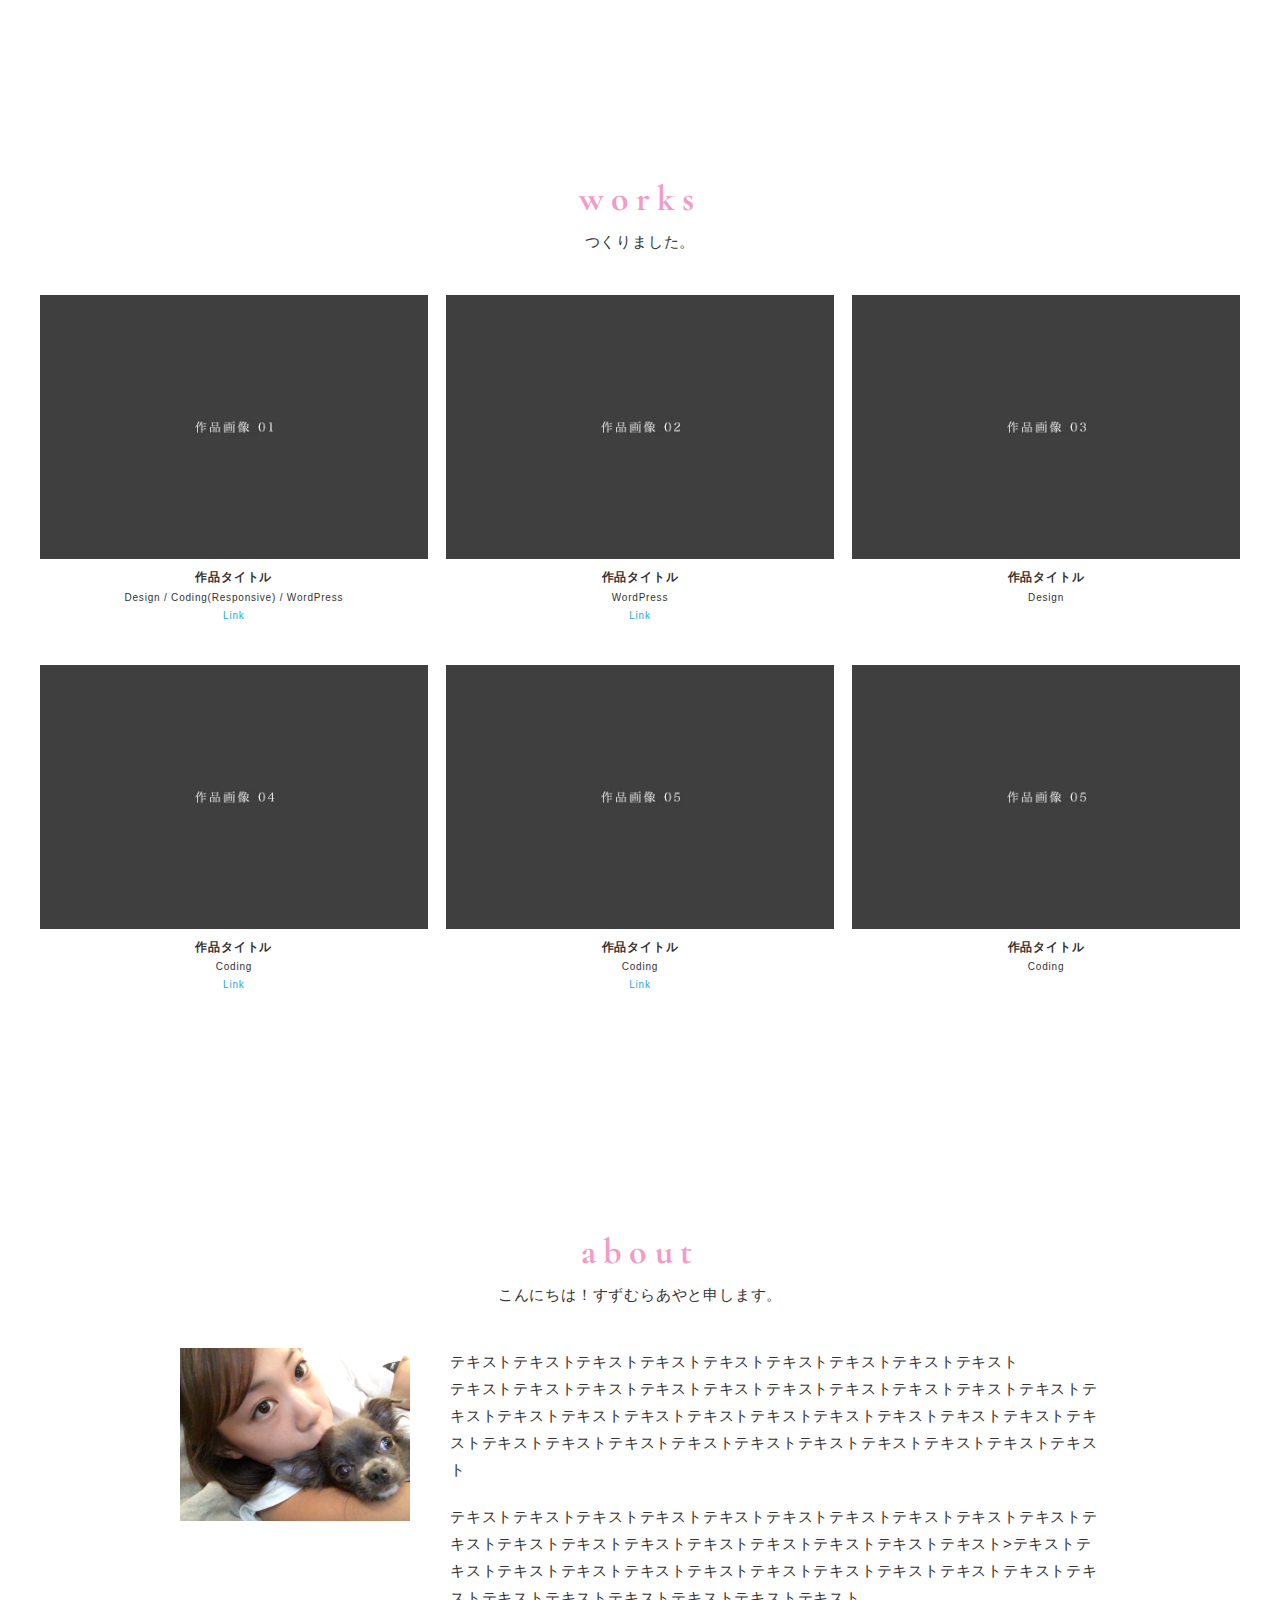
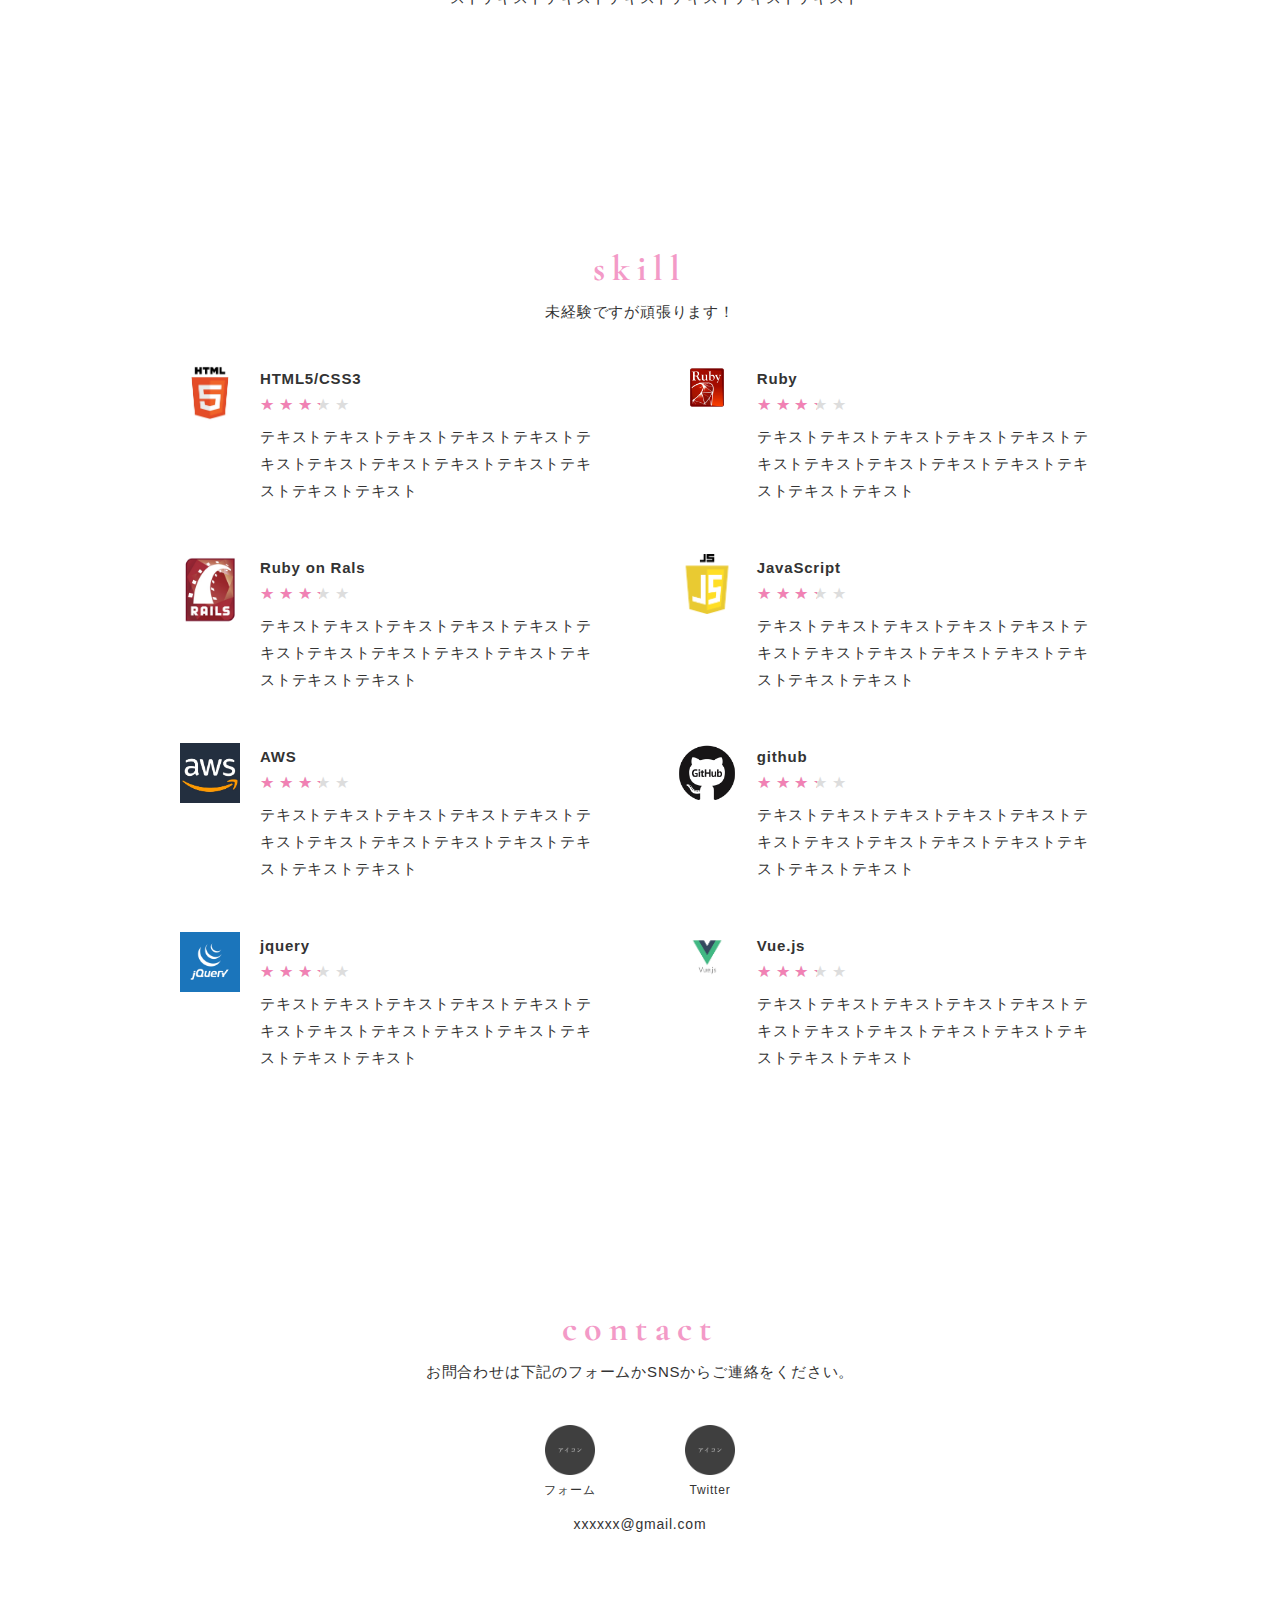
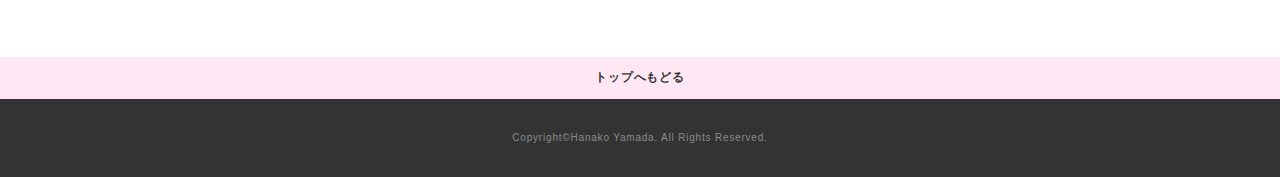
==== commit 2697b25a: "skillのlogo" ====
--- a/index.html
+++ b/index.html
@@ -4,12 +4,12 @@
   <meta charset="utf-8">
   <meta name="viewport" content="width=device-width,initial-scale=1.0,user-scalable=no">
   <meta property='og:type' content='website'>
-  <meta property='og:title' content='Webデザイナーヤマダハナコ ポートフォリオ'>
+  <meta property='og:title' content='すずむらあや ポートフォリオ'>
   <meta property='og:url' content='URL入る'>
-  <meta property='og:description' content='Webデザイナーヤマダハナコのポートフォリオです。'>
+  <meta property='og:description' content='すずむらあやポートフォリオです。'>
   <meta property="og:image" content="img/ogp.png">
-  <meta name="description" content="Webデザイナーヤマダハナコのポートフォリオです。" />
-  <title>Webデザイナーヤマダハナコ ポートフォリオ</title>
+  <meta name="description" content="すずむらあやのポートフォリオです。" />
+  <title>すずむらあや ポートフォリオ</title>
   <link href="https://fonts.googleapis.com/css?family=Amatic+SC&display=swap" rel="stylesheet">
   <link href="https://fonts.googleapis.com/css?family=Cormorant+Garamond&display=swap" rel="stylesheet">
   <link href="css/reset.css" media="all" rel="stylesheet" type="text/css" />
@@ -25,9 +25,9 @@
     <!-- .header -->
     <header class="header">
       <h1 class="logo">
-        <span class="logo-name">Hanako Yamada’s</span>
+        <span class="logo-name">Aya Suzumura’s</span>
         <span class="logo-title">PORTFOLIO</span>
-        <span class="logo-text">Webデザイナー ヤマダハナコ</span>
+        <!-- <span class="logo-text">すずむらあや</span> -->
       </h1>
     </header>
     <!-- /.header -->
@@ -86,7 +86,7 @@
             <h2 class="heading-primary">Works</h2>
           </div>
           <p class="section-lead">
-            これまでの制作実績です。
+            つくりました。
           </p>
           <div class="section-body works">
             <div class="works-list js-my-gallery">
@@ -173,13 +173,13 @@
           </div>
           <div class="section-lead">
             <p>
-              こんにちは！ヤマダハナコと申します。
+              こんにちは！すずむらあやと申します。
             </p>
           </div>
           <div class="section-body about">
             <div class="about-item">
               <div class="about-image-wrapper">
-                <img class="about-image" src="img/profile/profile.png" alt=""></div>
+                <img class="about-image" src="img/profile/image0.jpeg" alt=""></div>
               <div class="about-body">
                 <p>
                   テキストテキストテキストテキストテキストテキストテキストテキストテキスト<br>テキストテキストテキストテキストテキストテキストテキストテキストテキストテキストテキストテキストテキストテキストテキストテキストテキストテキストテキストテキストテキストテキストテキストテキストテキストテキストテキストテキストテキストテキストテキスト
@@ -209,20 +209,46 @@
             <div class="skill-list">
               <div class="skill-item">
                 <div class="skill-image-wrapper">
-                  <img class="skill-image" src="img/skill/icon_skill.png" alt="">
+                  <img class="skill-image" src="img/skill/HTML.jpg" alt="">
                 </div>
                 <div class="skill-body">
                   <h3 class="skill-title">HTML5/CSS3</h3>
                   <div class="skill-rating rating">
-                    <div class="rate rate4"></div>
-                  </div>
-                  <p>
-                    テキストテキストテキストテキストテキストテキストテキストテキストテキストテキストテキストテキストテキスト</p>
-                </div>
-              </div>
-              <div class="skill-item">
-                <div class="skill-image-wrapper">
-                  <img class="skill-image" src="img/skill/icon_skill.png" alt="">
+                    <div class="rate rate3"></div>
+                  </div>
+                  <p>
+                    テキストテキストテキストテキストテキストテキストテキストテキストテキストテキストテキストテキストテキスト</p>
+                </div>
+              </div>
+              <div class="skill-item">
+                <div class="skill-image-wrapper">
+                  <img class="skill-image" src="img/skill/Iruby.jpg" alt="">
+                </div>
+                <div class="skill-body">
+                  <h3 class="skill-title">Ruby</h3>
+                  <div class="skill-rating rating">
+                    <div class="rate rate3"></div>
+                  </div>
+                  <p>
+                    テキストテキストテキストテキストテキストテキストテキストテキストテキストテキストテキストテキストテキスト</p>
+                </div>
+              </div>
+              <div class="skill-item">
+                <div class="skill-image-wrapper">
+                  <img class="skill-image" src="img/skill/rails.png" alt="">
+                </div>
+                <div class="skill-body">
+                  <h3 class="skill-title">Ruby on Rals</h3>
+                  <div class="skill-rating rating">
+                    <div class="rate rate3"></div>
+                  </div>
+                  <p>
+                    テキストテキストテキストテキストテキストテキストテキストテキストテキストテキストテキストテキストテキスト</p>
+                </div>
+              </div>
+              <div class="skill-item">
+                <div class="skill-image-wrapper">
+                  <img class="skill-image" src="img/skill/js-logo.png" alt="">
                 </div>
                 <div class="skill-body">
                   <h3 class="skill-title">JavaScript</h3>
@@ -235,52 +261,52 @@
               </div>
               <div class="skill-item">
                 <div class="skill-image-wrapper">
-                  <img class="skill-image" src="img/skill/icon_skill.png" alt="">
-                </div>
-                <div class="skill-body">
-                  <h3 class="skill-title">WordPress</h3>
-                  <div class="skill-rating rating">
-                    <div class="rate rate4"></div>
-                  </div>
-                  <p>
-                    テキストテキストテキストテキストテキストテキストテキストテキストテキストテキストテキストテキストテキスト</p>
-                </div>
-              </div>
-
-              <div class="skill-item">
-                <div class="skill-image-wrapper">
-                  <img class="skill-image" src="img/skill/icon_skill.png" alt="">
-                </div>
-                <div class="skill-body">
-                  <h3 class="skill-title">Photoshop</h3>
-                  <div class="skill-rating rating">
-                    <div class="rate rate4"></div>
-                  </div>
-                  <p>
-                    テキストテキストテキストテキストテキストテキストテキストテキストテキストテキストテキストテキストテキスト</p>
-                </div>
-              </div>
-
-              <div class="skill-item">
-                <div class="skill-image-wrapper">
-                  <img class="skill-image" src="img/skill/icon_skill.png" alt="">
-                </div>
-                <div class="skill-body">
-                  <h3 class="skill-title">Illustrator</h3>
-                  <div class="skill-rating rating">
-                    <div class="rate rate3"></div>
-                  </div>
-                  <p>
-                    テキストテキストテキストテキストテキストテキストテキストテキストテキストテキストテキストテキストテキスト</p>
-                </div>
-              </div>
-
-              <div class="skill-item">
-                <div class="skill-image-wrapper">
-                  <img class="skill-image" src="img/skill/icon_skill.png" alt="">
-                </div>
-                <div class="skill-body">
-                  <h3 class="skill-title">XD</h3>
+                  <img class="skill-image" src="img/skill/aws.jpg" alt="">
+                </div>
+                <div class="skill-body">
+                  <h3 class="skill-title">AWS</h3>
+                  <div class="skill-rating rating">
+                    <div class="rate rate3"></div>
+                  </div>
+                  <p>
+                    テキストテキストテキストテキストテキストテキストテキストテキストテキストテキストテキストテキストテキスト</p>
+                </div>
+              </div>
+
+              <div class="skill-item">
+                <div class="skill-image-wrapper">
+                  <img class="skill-image" src="img/skill/github.jpg" alt="">
+                </div>
+                <div class="skill-body">
+                  <h3 class="skill-title">github</h3>
+                  <div class="skill-rating rating">
+                    <div class="rate rate3"></div>
+                  </div>
+                  <p>
+                    テキストテキストテキストテキストテキストテキストテキストテキストテキストテキストテキストテキストテキスト</p>
+                </div>
+              </div>
+
+              <div class="skill-item">
+                <div class="skill-image-wrapper">
+                  <img class="skill-image" src="img/skill/jquery.png" alt="">
+                </div>
+                <div class="skill-body">
+                  <h3 class="skill-title">jquery</h3>
+                  <div class="skill-rating rating">
+                    <div class="rate rate3"></div>
+                  </div>
+                  <p>
+                    テキストテキストテキストテキストテキストテキストテキストテキストテキストテキストテキストテキストテキスト</p>
+                </div>
+              </div>
+
+              <div class="skill-item">
+                <div class="skill-image-wrapper">
+                  <img class="skill-image" src="img/skill/vue.png" alt="">
+                </div>
+                <div class="skill-body">
+                  <h3 class="skill-title">Vue.js</h3>
                   <div class="skill-rating rating">
                     <div class="rate rate3"></div>
                   </div>
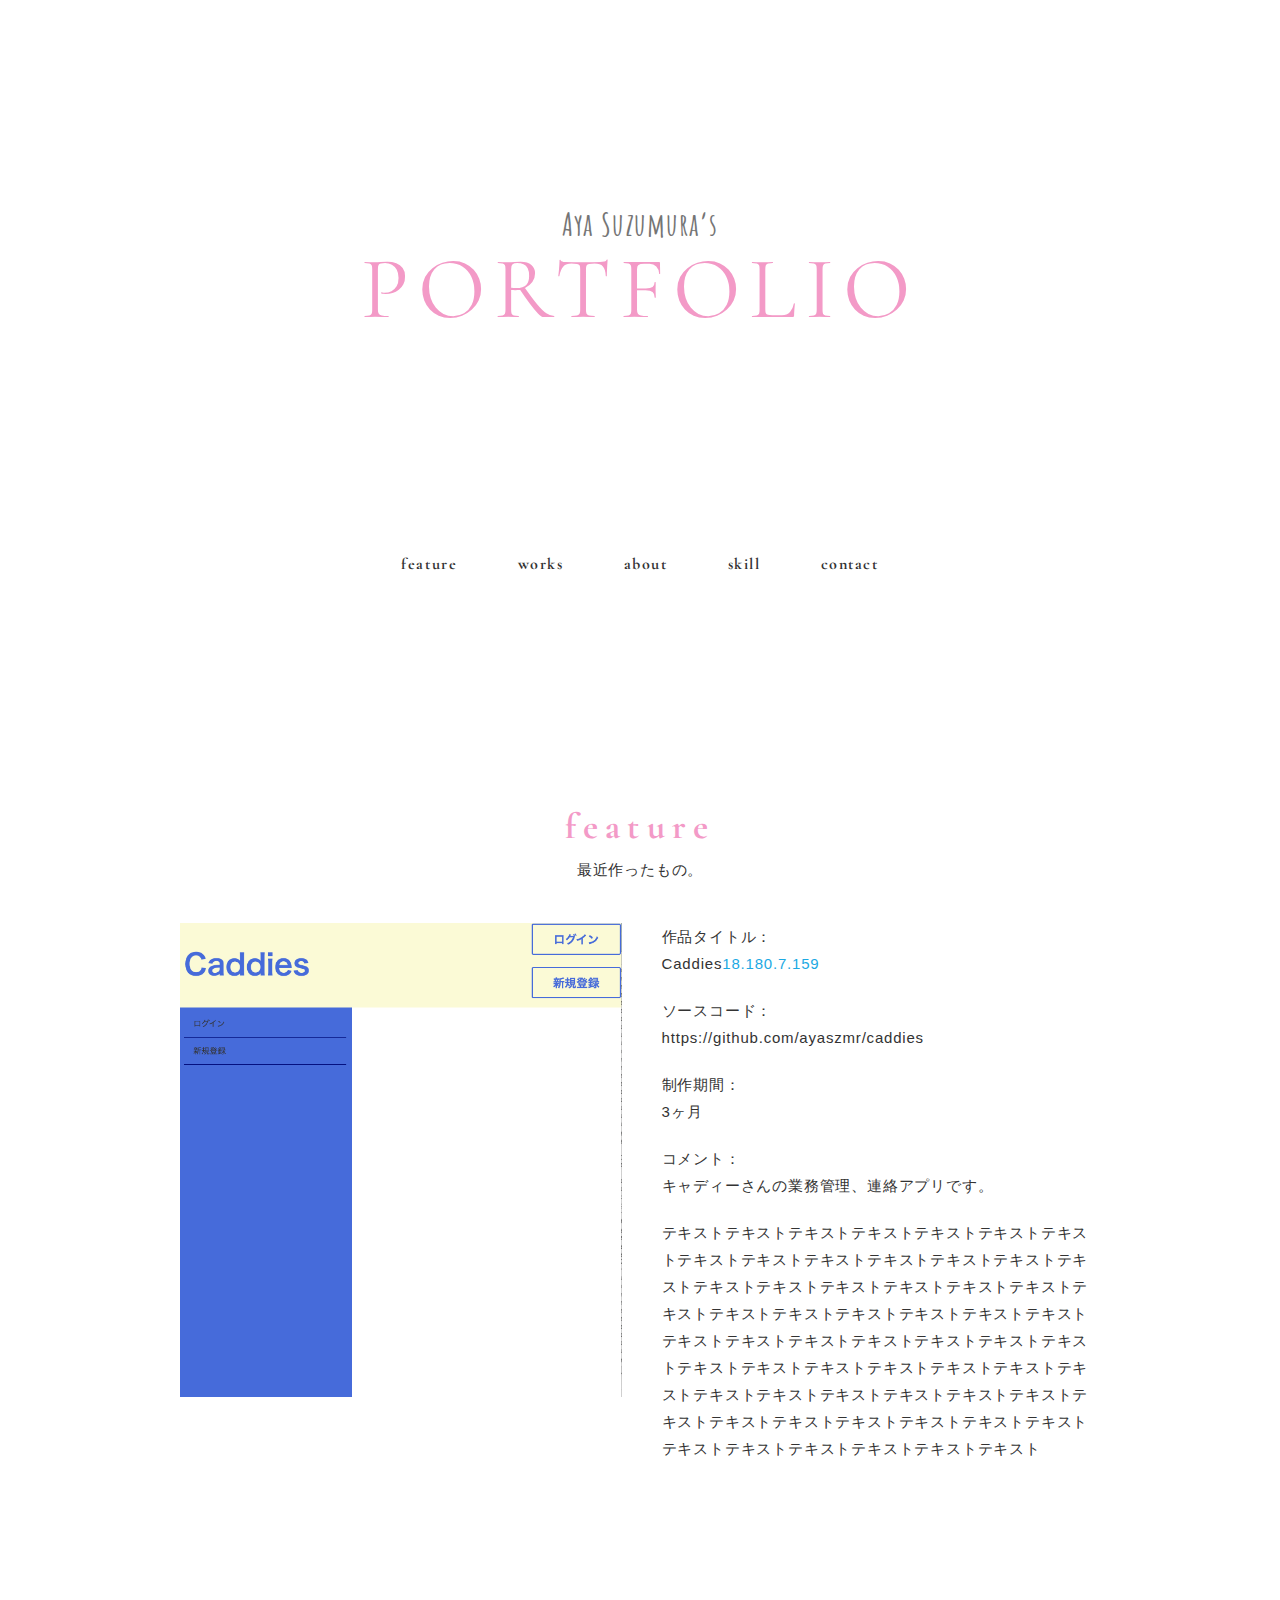
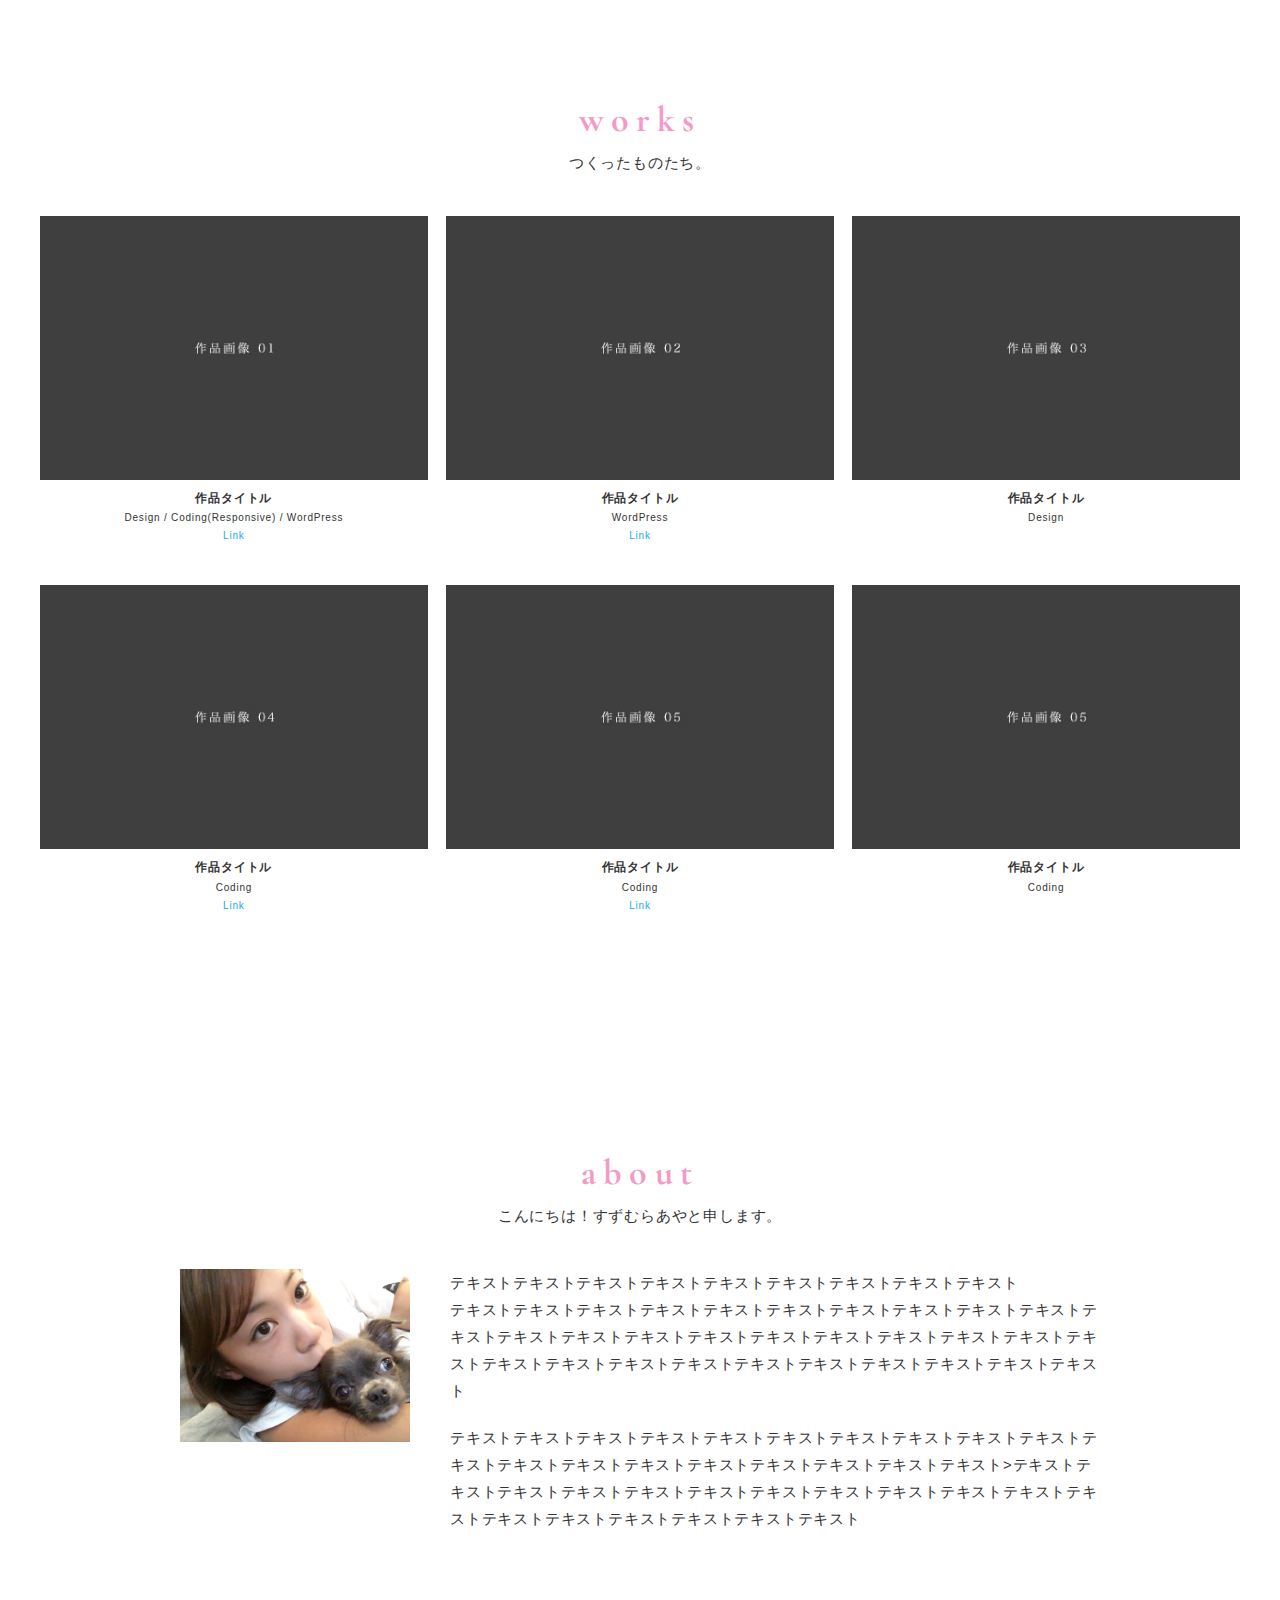
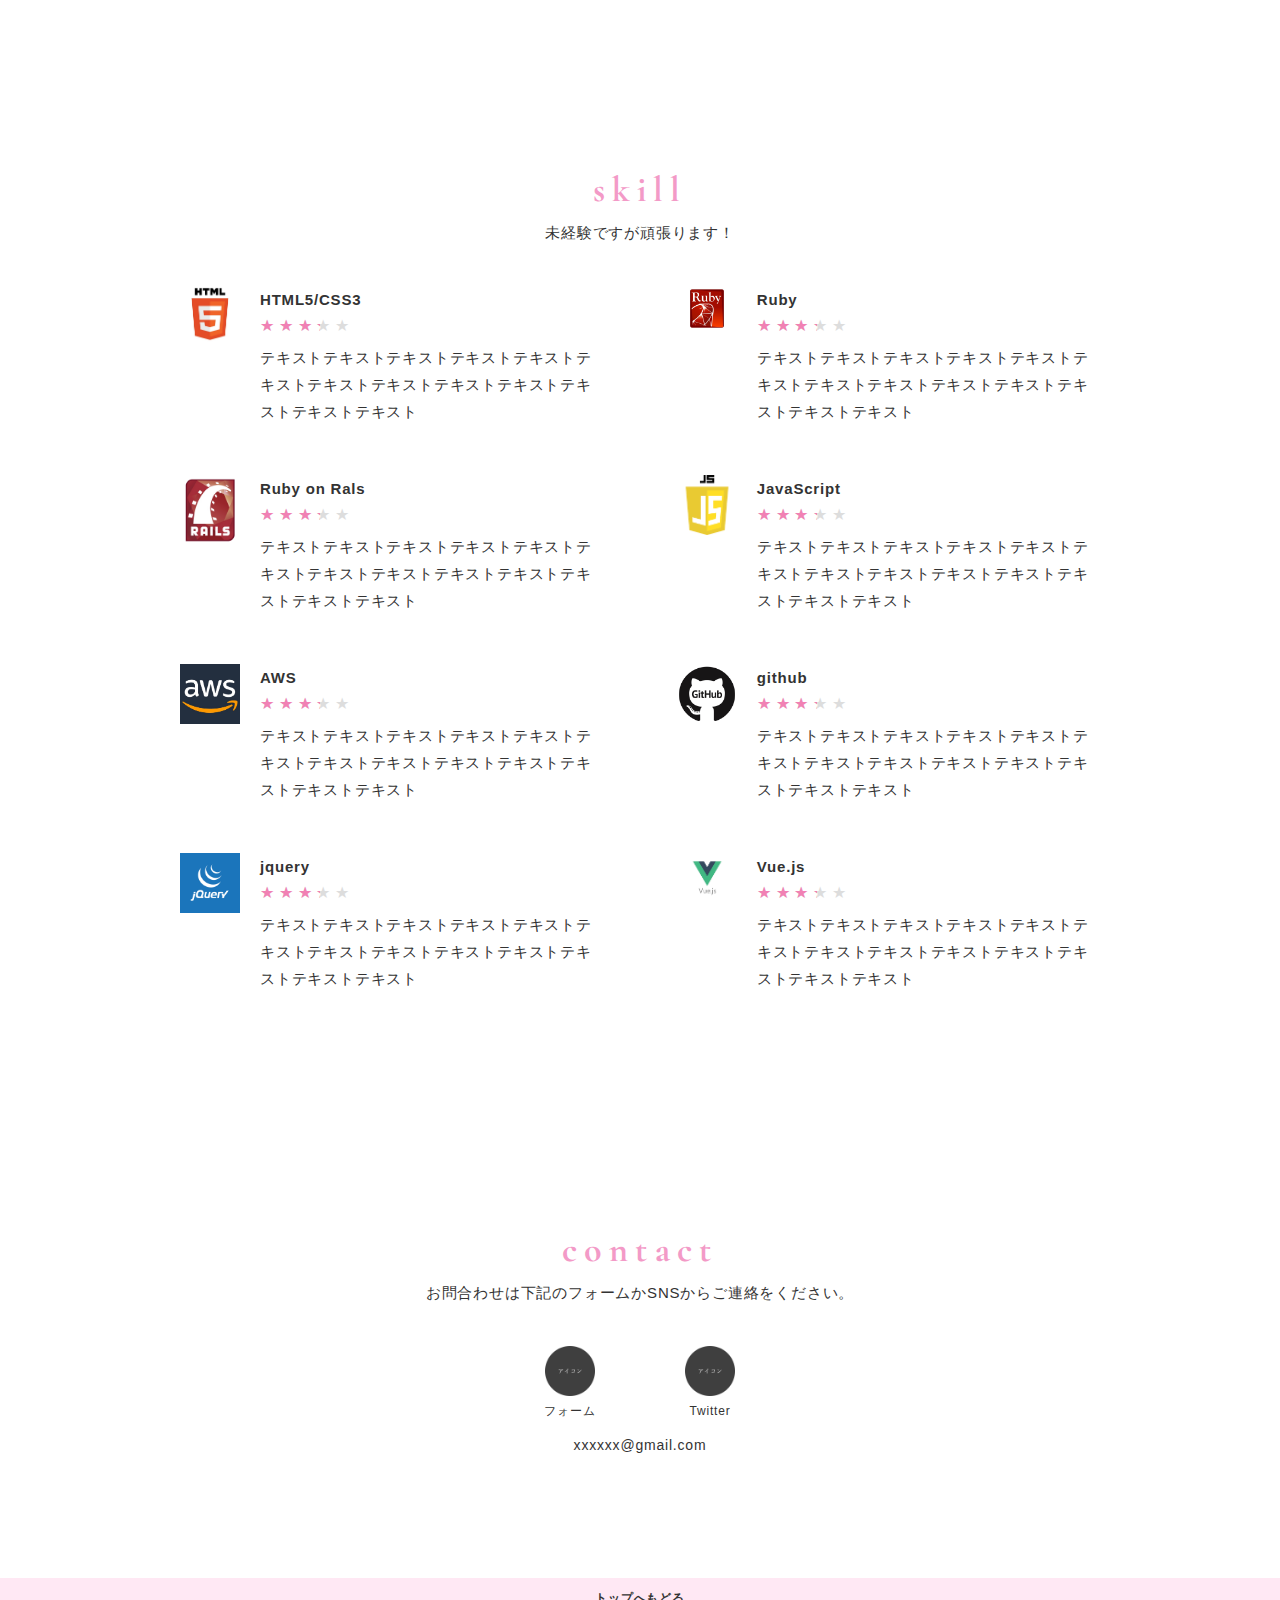
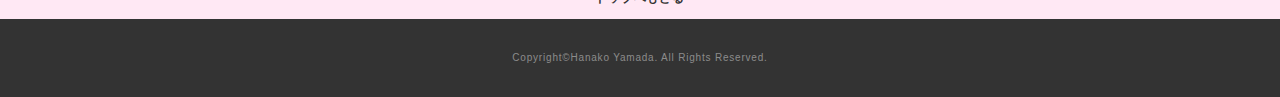
==== commit ed5ba4b2: "feature" ====
--- a/index.html
+++ b/index.html
@@ -53,22 +53,22 @@
             <h2 class="heading-primary">FEATURE</h2>
           </div>
           <p class="section-lead">
-            最新の制作実績です。
+            最近作ったもの。
           </p>
           <div class="section-body feature">
             <div class="feature-item">
               <div class="feature-image-wrapper">
-                <img class="feature-image" src="img/feature/feature.jpg" alt="">
+                <img class="feature-image" src="img/feature/caddies.png" alt="">
               </div>
               <div class="feature-body">
                 <p>
-                  作品タイトル：<br>●●●●● <a href="#">http://●●●.com</a></p>
-                <p>担当：<br>
-                  Design / Coding / WordPress
-                <p>制作期間：<br>●ヶ月</p>
+                  作品タイトル：<br>Caddies<a href="#">18.180.7.159</a></p>
+                <p>ソースコード：<br>
+                  https://github.com/ayaszmr/caddies 
+                <p>制作期間：<br>3ヶ月</p>
                 </p>
                 <p> コメント：<br>
-                  テキストテキストテキストテキストテキストテキストテキストテキストテキストテキストテキストテキストテキストテキストテキストテキストテキスト</p>
+                  キャディーさんの業務管理、連絡アプリです。</p>
                 <p>
                   テキストテキストテキストテキストテキストテキストテキストテキストテキストテキストテキストテキストテキストテキストテキストテキストテキストテキストテキストテキストテキストテキストテキストテキストテキストテキストテキストテキストテキストテキストテキストテキストテキストテキストテキストテキストテキストテキストテキストテキストテキストテキストテキストテキストテキストテキストテキストテキストテキストテキストテキストテキストテキストテキストテキストテキストテキストテキストテキストテキスト
                 </p>
@@ -86,7 +86,7 @@
             <h2 class="heading-primary">Works</h2>
           </div>
           <p class="section-lead">
-            つくりました。
+            つくったものたち。
           </p>
           <div class="section-body works">
             <div class="works-list js-my-gallery">
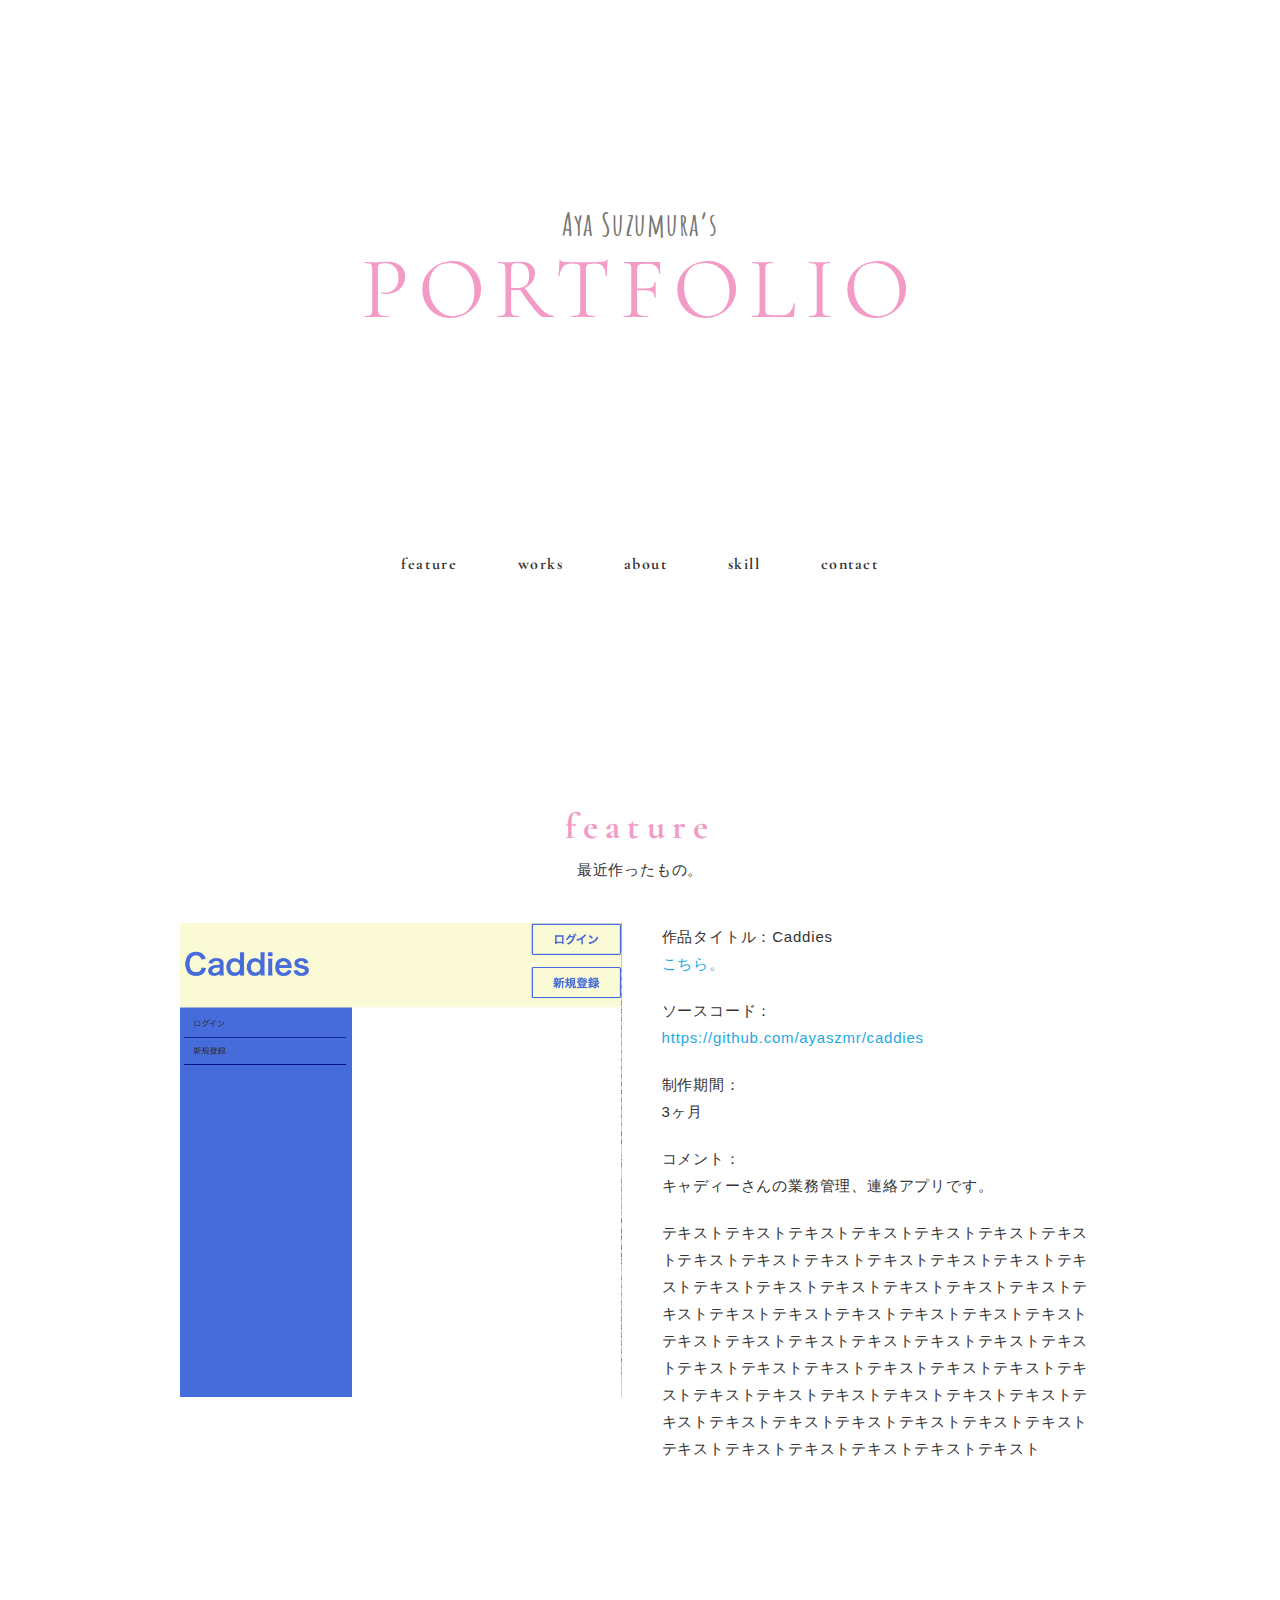
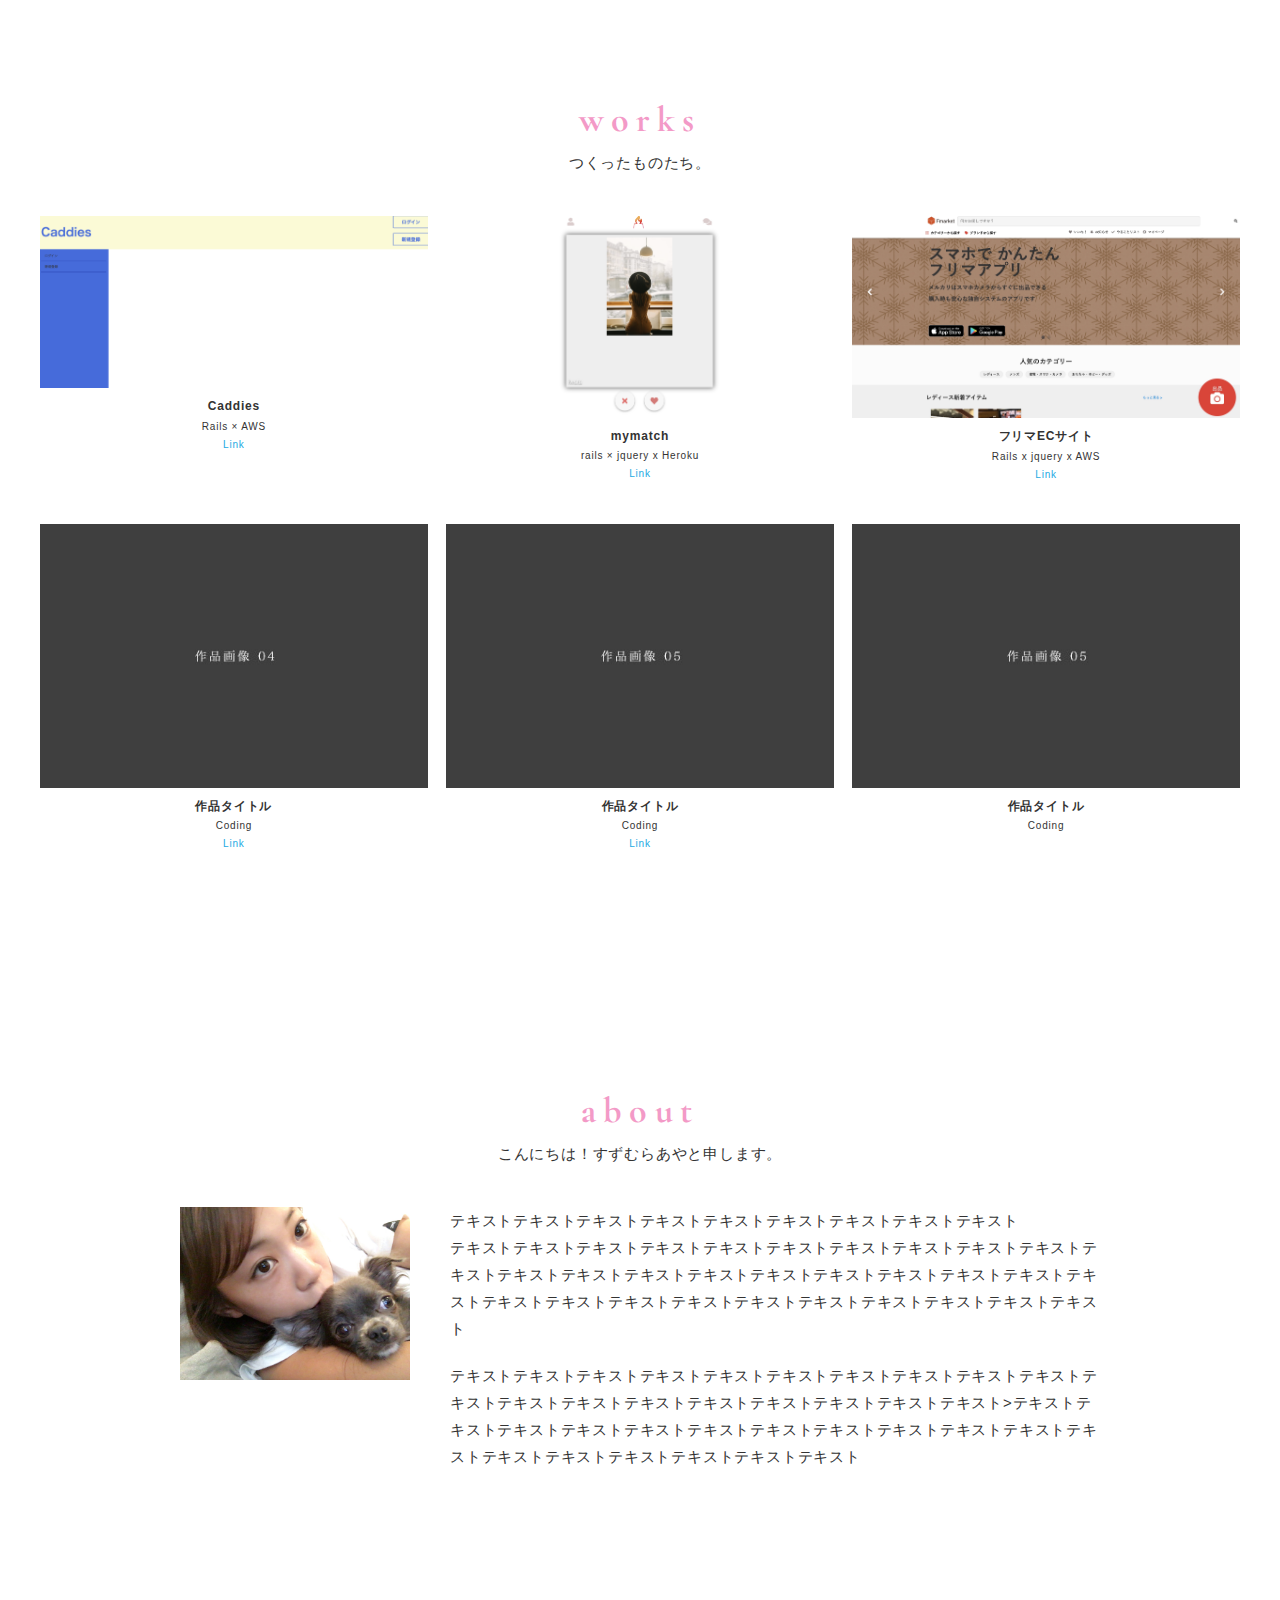
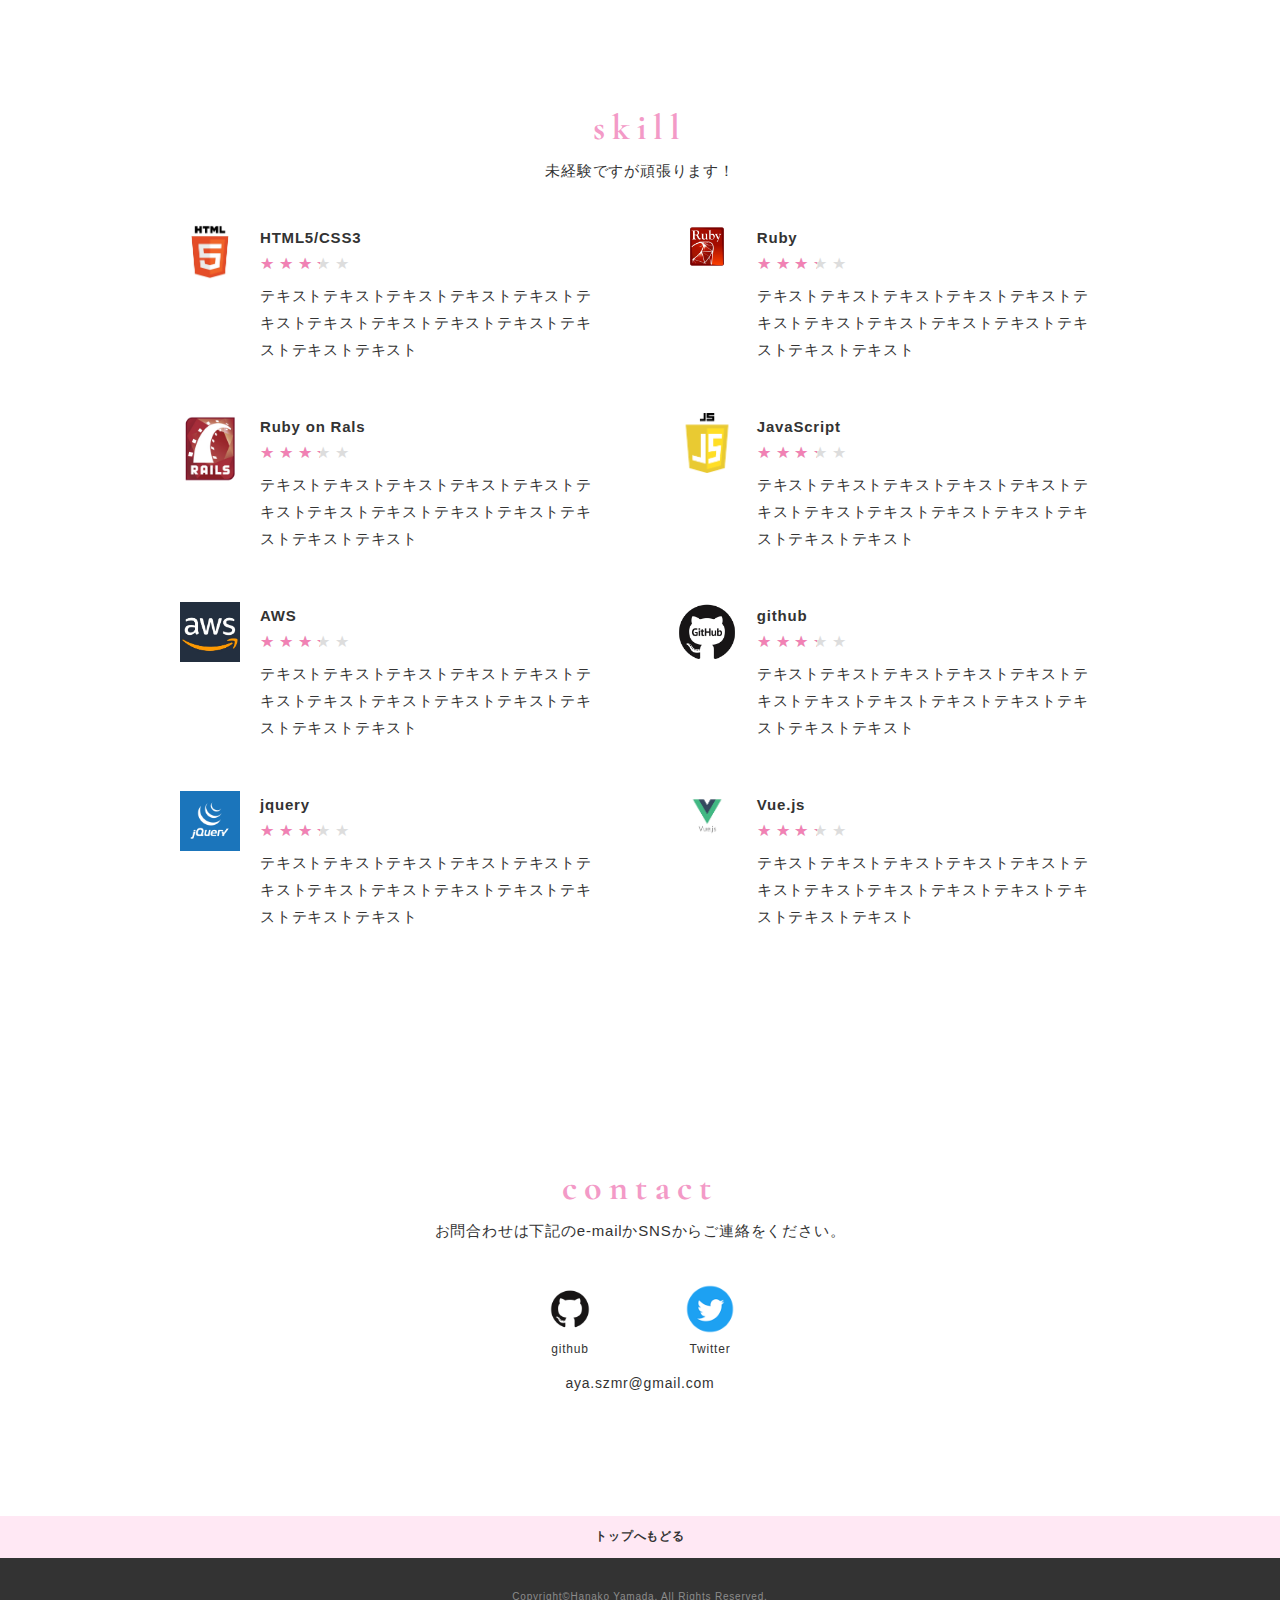
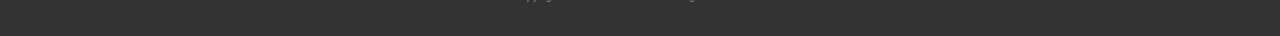
==== commit 33e35374: "works contact" ====
--- a/index.html
+++ b/index.html
@@ -62,9 +62,9 @@
               </div>
               <div class="feature-body">
                 <p>
-                  作品タイトル：<br>Caddies<a href="#">18.180.7.159</a></p>
+                  作品タイトル：Caddies<br><a href="http//18.180.7.159/">こちら。</a></p>
                 <p>ソースコード：<br>
-                  https://github.com/ayaszmr/caddies 
+                  <a href="https://github.com/ayaszmr/caddies/">https://github.com/ayaszmr/caddies</a>
                 <p>制作期間：<br>3ヶ月</p>
                 </p>
                 <p> コメント：<br>
@@ -92,36 +92,38 @@
             <div class="works-list js-my-gallery">
               <figure class="works-item">
                 <a href="img/works/work01.jpg" data-size="980x668" class="works-link works-image-wrapper hover-action">
-                  <img class="works-image fadein lazyloaded" src="img/works/thumb/thumb_work01.jpg"
-                    data-src="img/works/company.jpg" alt="">
-                </a>
-                <figcaption class="works-body">
-                  <div class="works-title">作品タイトル</div>
-                  <div class="works-text">Design / Coding(Responsive) / WordPress</div>
-                  <div class="works-url"><a class="works-url-link" href="#" target="_blank">Link</a>
+                  <img class="works-image fadein lazyloaded" src="img/works/thumb/caddiess.png"
+                    data-src="img/works/company.jpg" alt="">
+                </a>
+                <figcaption class="works-body">
+                  <div class="works-title">Caddies</div>
+                  <div class="works-text">Rails × AWS</div>
+                  <div class="works-url"><a class="works-url-link" href="http//18.180.7.159/" target="_blank">Link</a>
                   </div>
                 </figcaption>
               </figure>
               <figure class="works-item">
                 <a href="img/works/work02.jpg" data-size="980x668" class="works-link works-image-wrapper hover-action">
-                  <img class="works-image fadein lazyloaded" src="img/works/thumb/thumb_work02.jpg"
-                    data-src="img/works/company.jpg" alt="">
-                </a>
-                <figcaption class="works-body">
-                  <div class="works-title">作品タイトル</div>
-                  <div class="works-text">WordPress</div>
-                  <div class="works-url"><a class="works-url-link" href="#" target="_blank">Link</a>
+                  <img class="works-image fadein lazyloaded" src="img/works/thumb/mymatch.png"
+                    data-src="img/works/company.jpg" alt="">
+                </a>
+                <figcaption class="works-body">
+                  <div class="works-title">mymatch</div>
+                  <div class="works-text">rails × jquery x Heroku</div>
+                  <div class="works-url"><a class="works-url-link" href="https://mymatchh.herokuapp.com" target="_blank">Link</a>
                   </div>
                 </figcaption>
               </figure>
               <figure class="works-item">
                 <a href="img/works/work03.jpg" data-size="980x668" class="works-link works-image-wrapper hover-action">
-                  <img class="works-image fadein lazyloaded" src="img/works/thumb/thumb_work03.jpg"
-                    data-src="img/works/company.jpg" alt="">
-                </a>
-                <figcaption class="works-body">
-                  <div class="works-title">作品タイトル</div>
-                  <div class="works-text">Design</div>
+                  <img class="works-image fadein lazyloaded" src="img/works/thumb/furima.jpg"
+                    data-src="img/works/company.jpg" alt="">
+                </a>
+                <figcaption class="works-body">
+                  <div class="works-title">フリマECサイト</div>
+                  <div class="works-text">Rails x jquery x AWS</div>
+                  <div class="works-url"><a class="works-url-link" href="http://18.176.134.115/" target="_blank">Link</a>
+                  </div>
                 </figcaption>
               </figure>
               <figure class="works-item">
@@ -328,23 +330,23 @@
           </div>
           <div class="section-lead">
             <p>
-              お問合わせは下記のフォームか<br class="sp-only">SNSからご連絡をください。
+              お問合わせは下記のe-mailか<br class="sp-only">SNSからご連絡をください。
             </p>
           </div>
           <div class="section-body contact">
             <ul class="contact-list">
               <li class="contact-item">
                 <a class="contact-image-wrapper" href="#" target="_blank"><img class="contact-image"
-                    src="img/contact/icon_contact.png" alt="">
-                  <span class="contact-name">フォーム</span></a>
+                    src="img/contact/gitt.png" alt="">
+                  <span class="contact-name">github</span></a>
               </li>
               <li class="contact-item">
                 <a class="contact-image-wrapper" href="#" target="_blank"><img class="contact-image"
-                    src="img/contact/icon_contact.png" alt="">
+                    src="img/contact/twitter.png" alt="">
                   <span class="contact-name">Twitter</span></a>
               </li>
             </ul>
-            <div class="contact-text">xxxxxx@gmail.com</div>
+            <div class="contact-text">aya.szmr@gmail.com</div>
           </div>
         </div>
       </section>
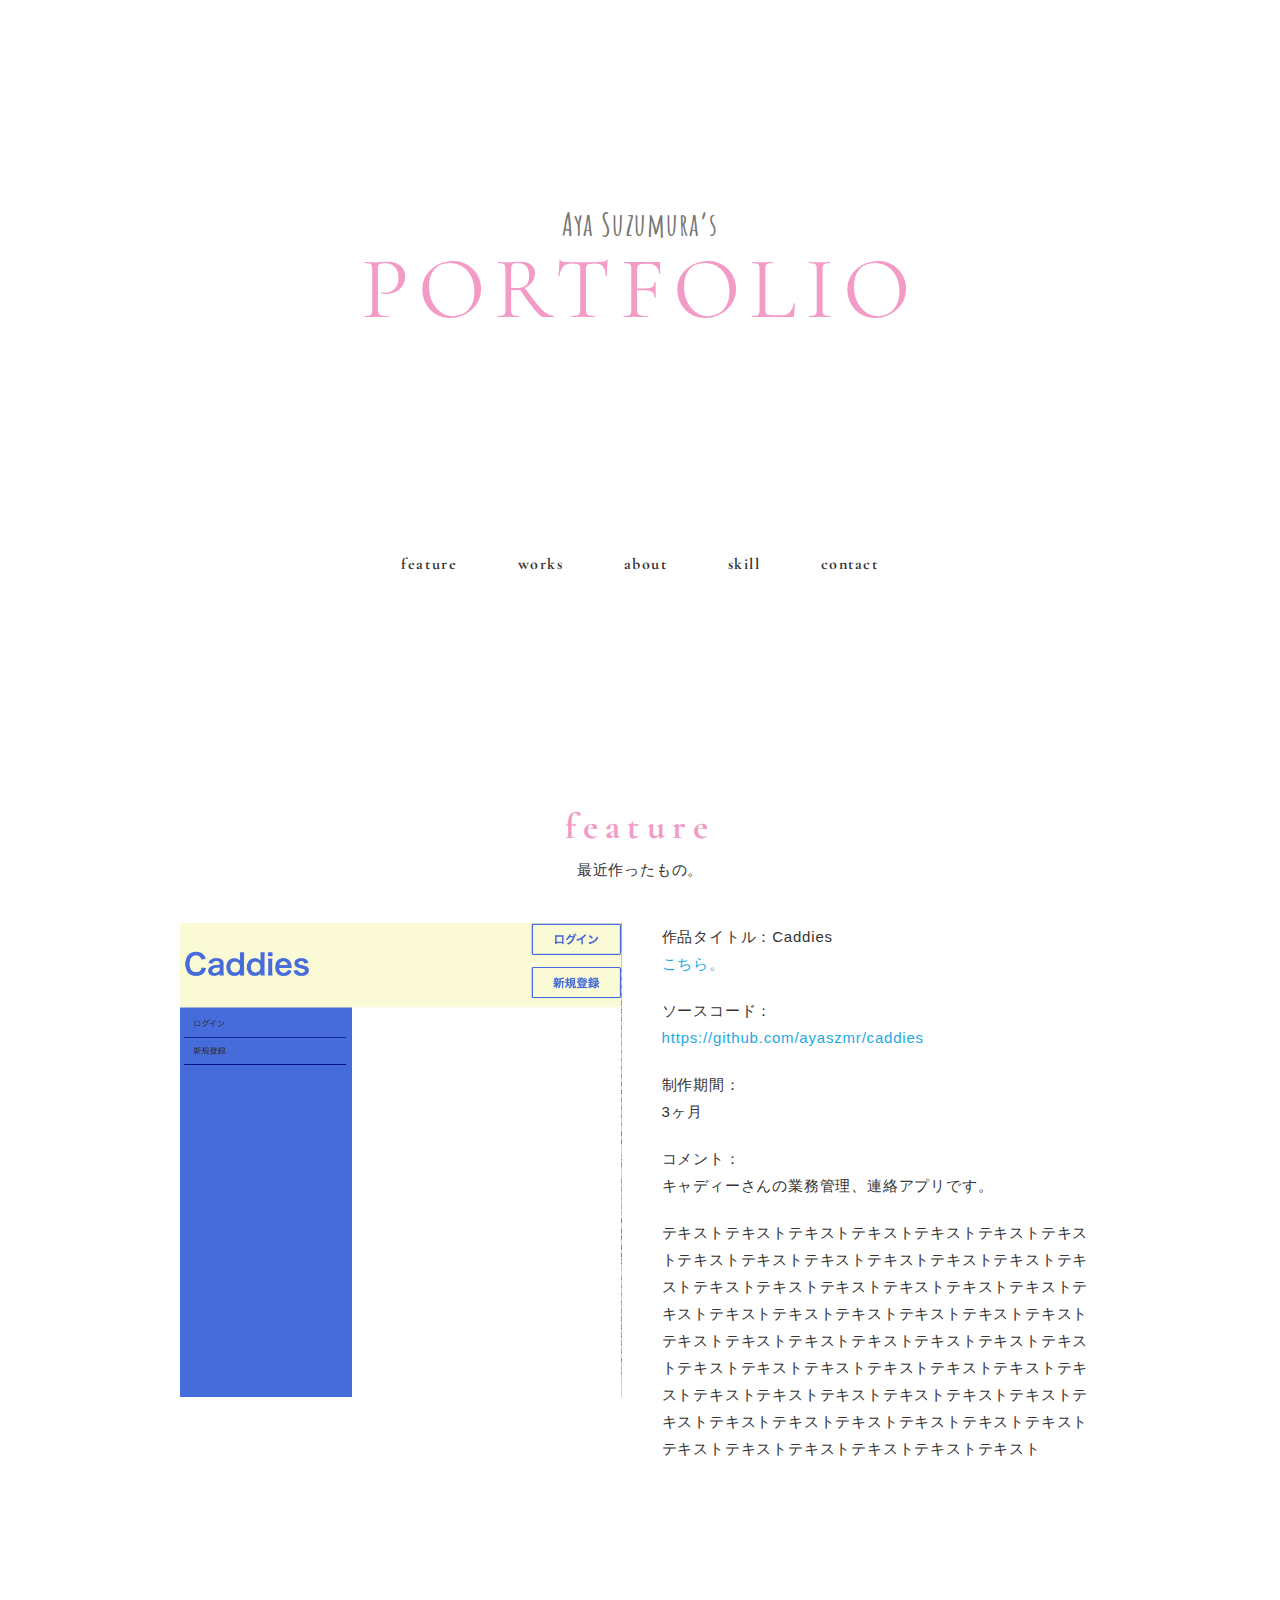
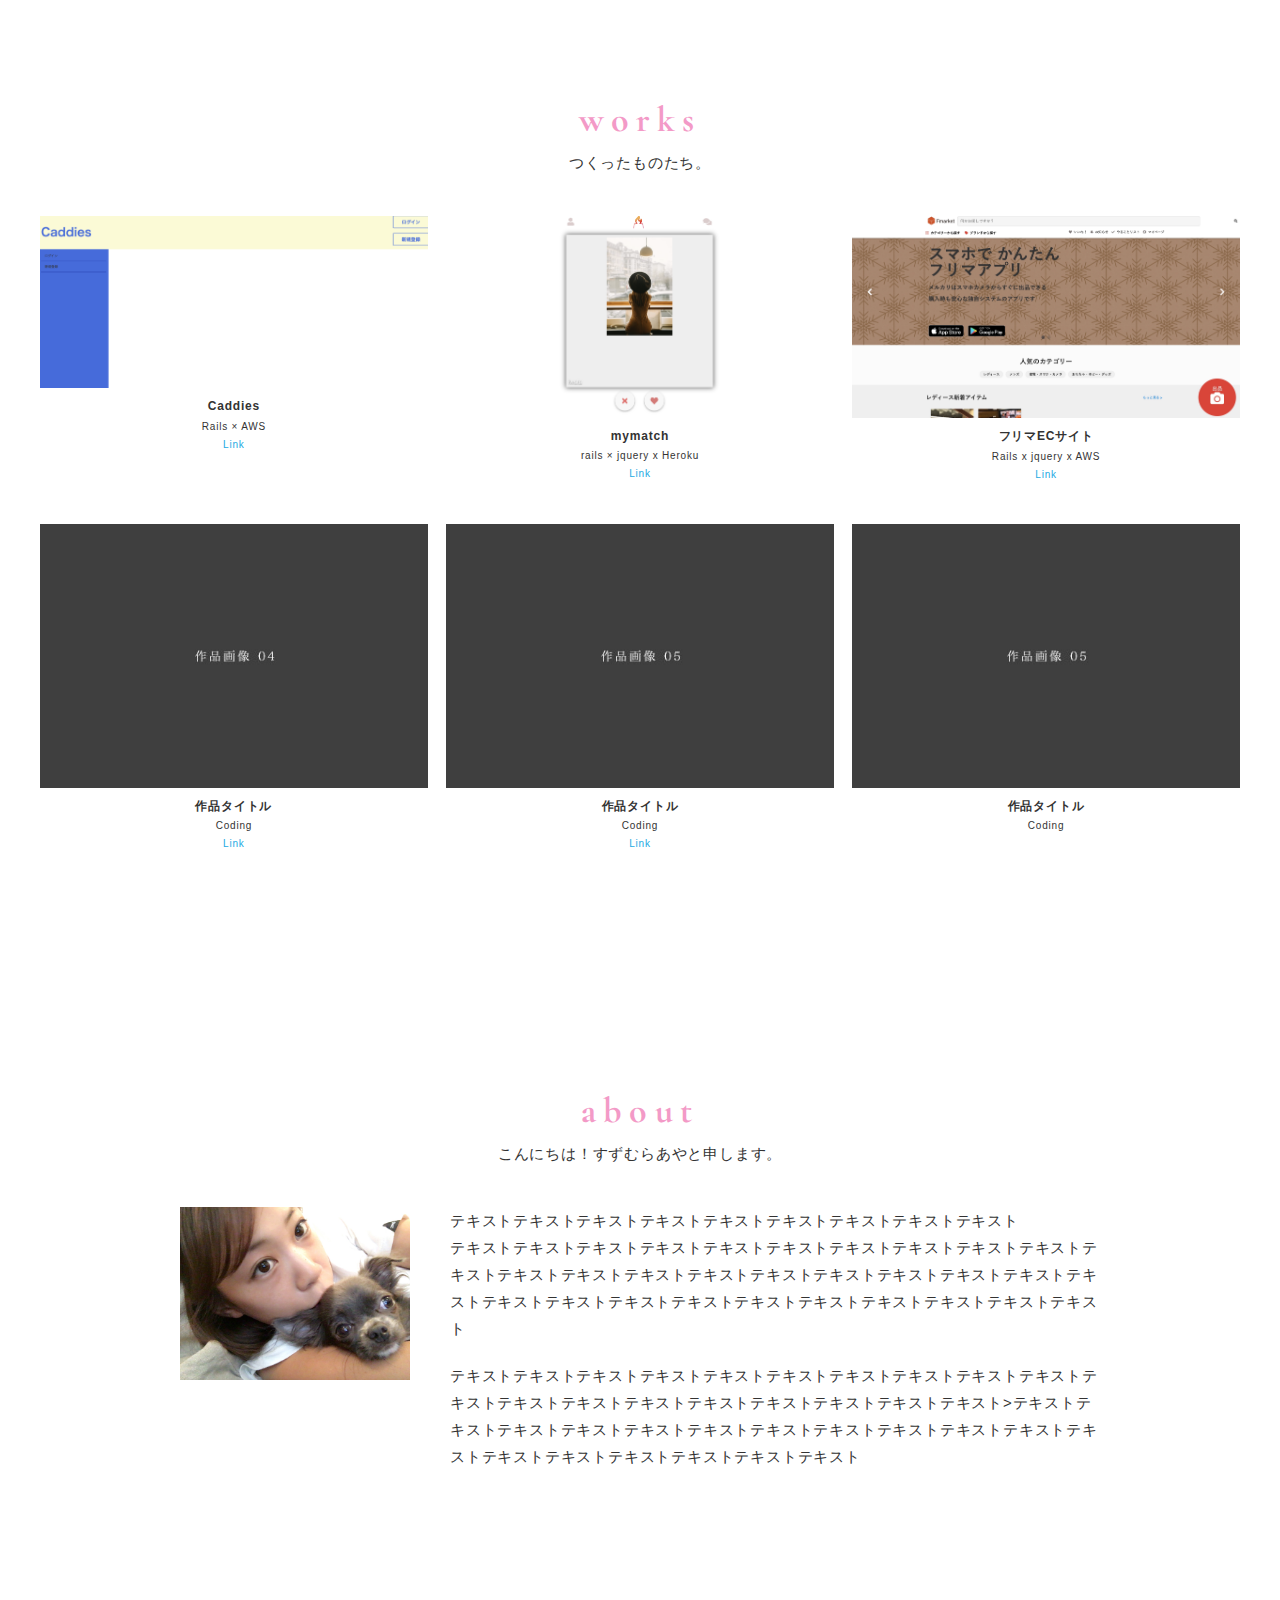
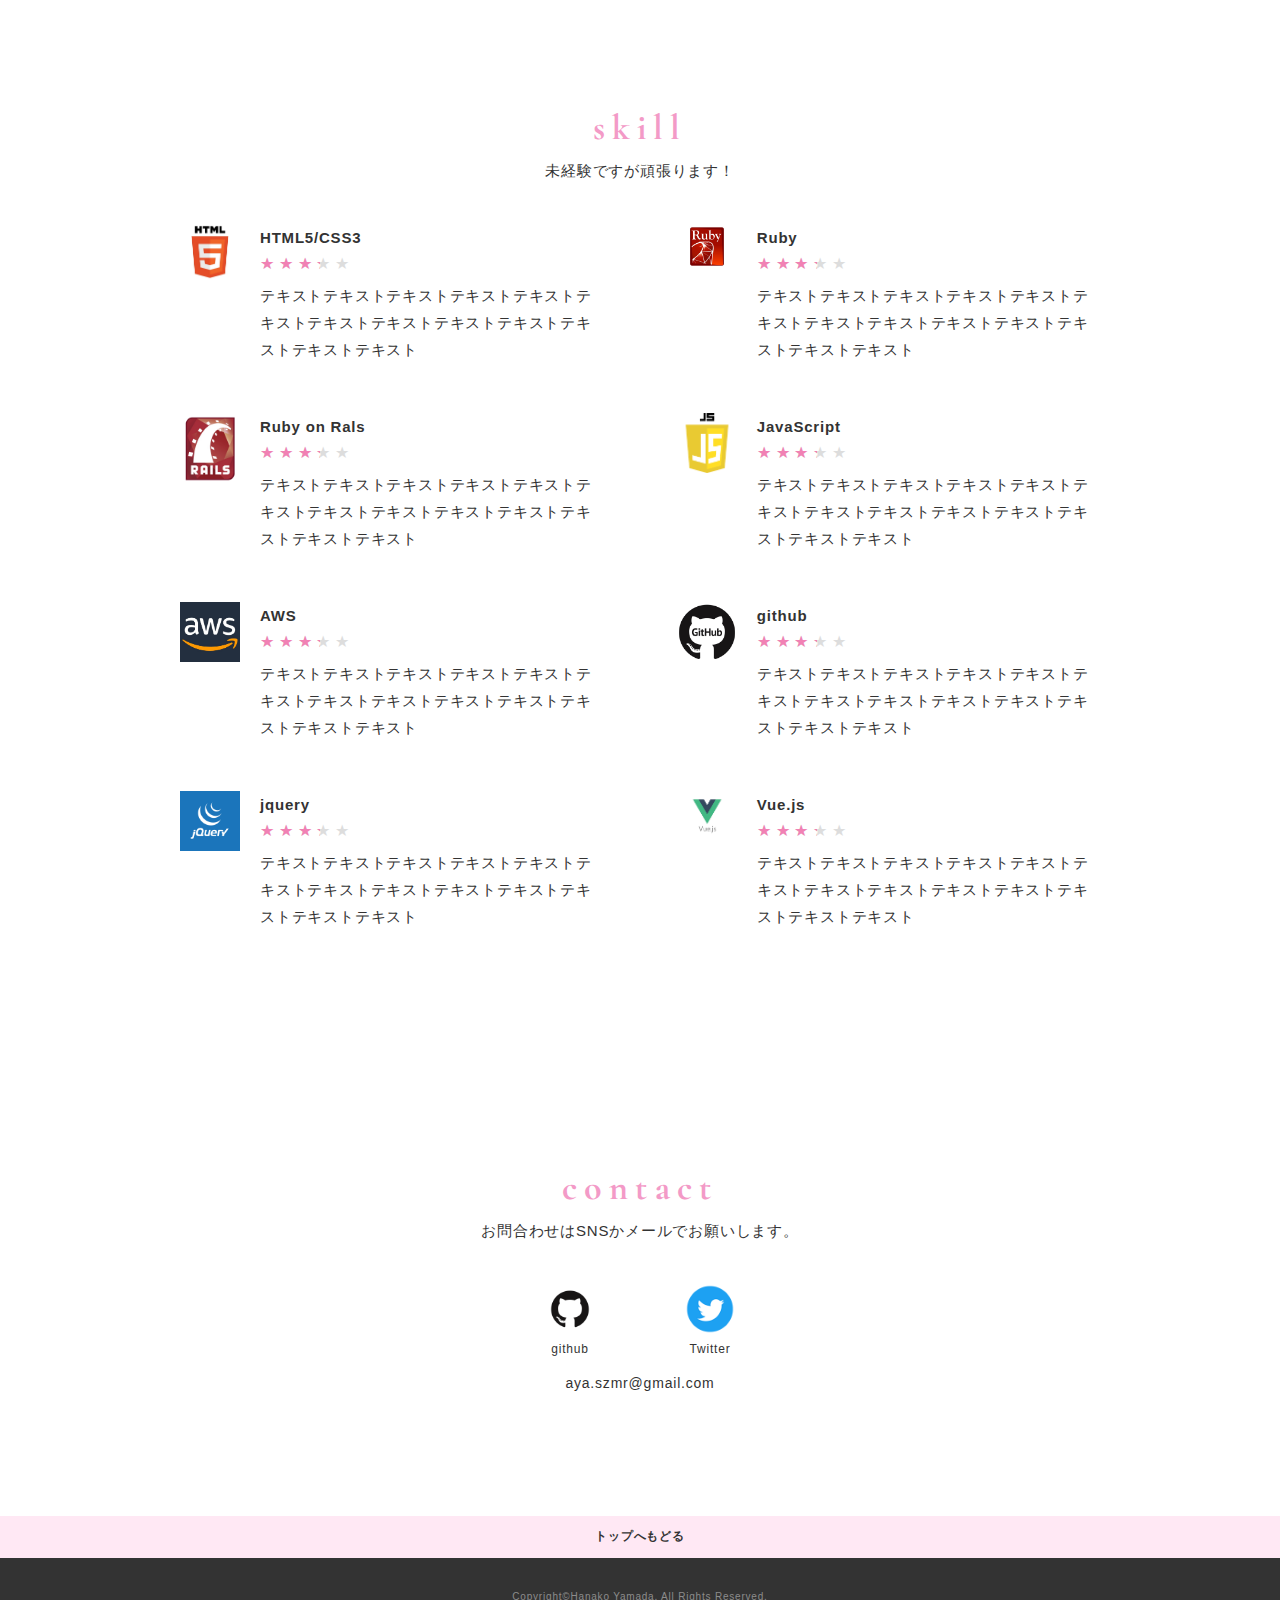
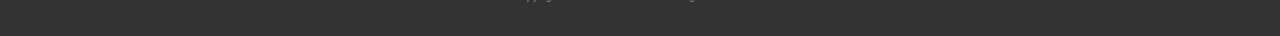
==== commit edad6725: "contact" ====
--- a/index.html
+++ b/index.html
@@ -330,18 +330,18 @@
           </div>
           <div class="section-lead">
             <p>
-              お問合わせは下記のe-mailか<br class="sp-only">SNSからご連絡をください。
+              お問合わせはSNSかメールでお願いします。
             </p>
           </div>
           <div class="section-body contact">
             <ul class="contact-list">
               <li class="contact-item">
-                <a class="contact-image-wrapper" href="#" target="_blank"><img class="contact-image"
+                <a class="contact-image-wrapper" href="https://github.com/ayaszmr" target="_blank"><img class="contact-image"
                     src="img/contact/gitt.png" alt="">
                   <span class="contact-name">github</span></a>
               </li>
               <li class="contact-item">
-                <a class="contact-image-wrapper" href="#" target="_blank"><img class="contact-image"
+                <a class="contact-image-wrapper" href="https://twitter.com/home?lang=ja" target="_blank"><img class="contact-image"
                     src="img/contact/twitter.png" alt="">
                   <span class="contact-name">Twitter</span></a>
               </li>
